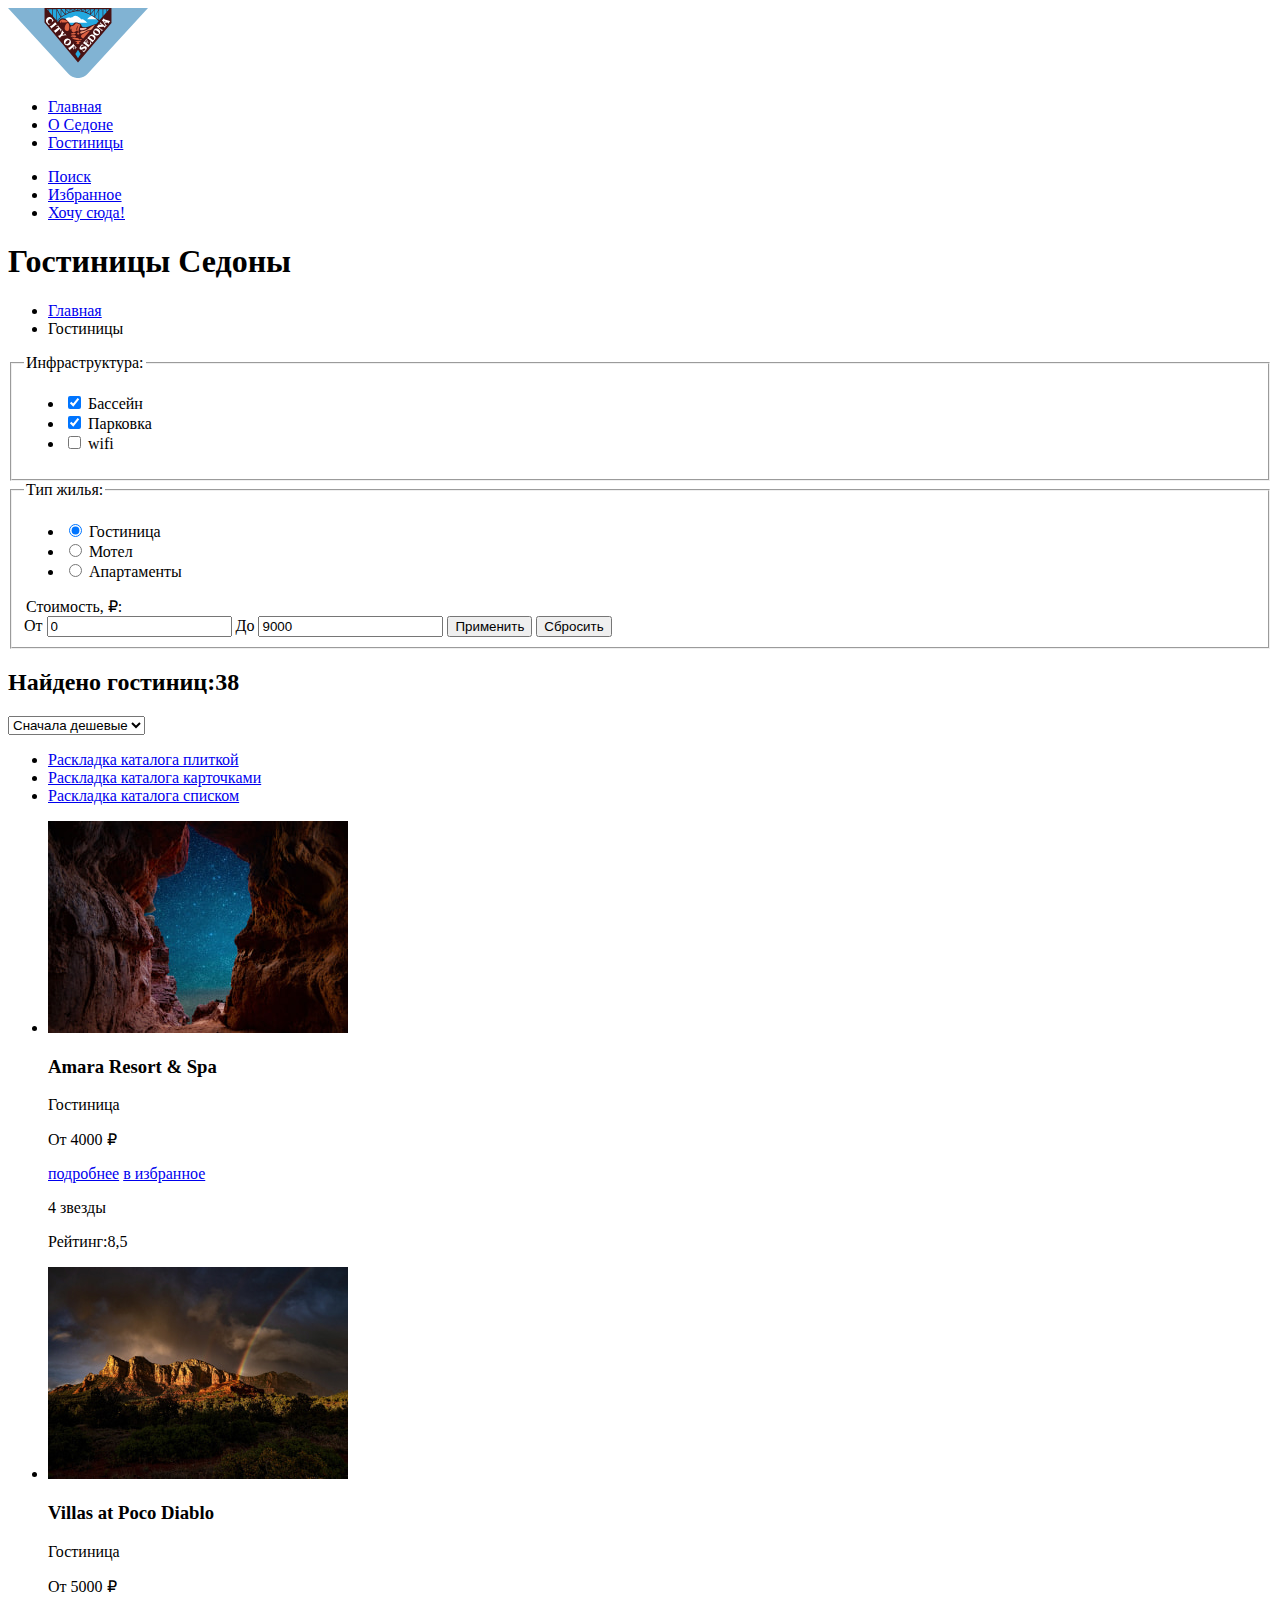
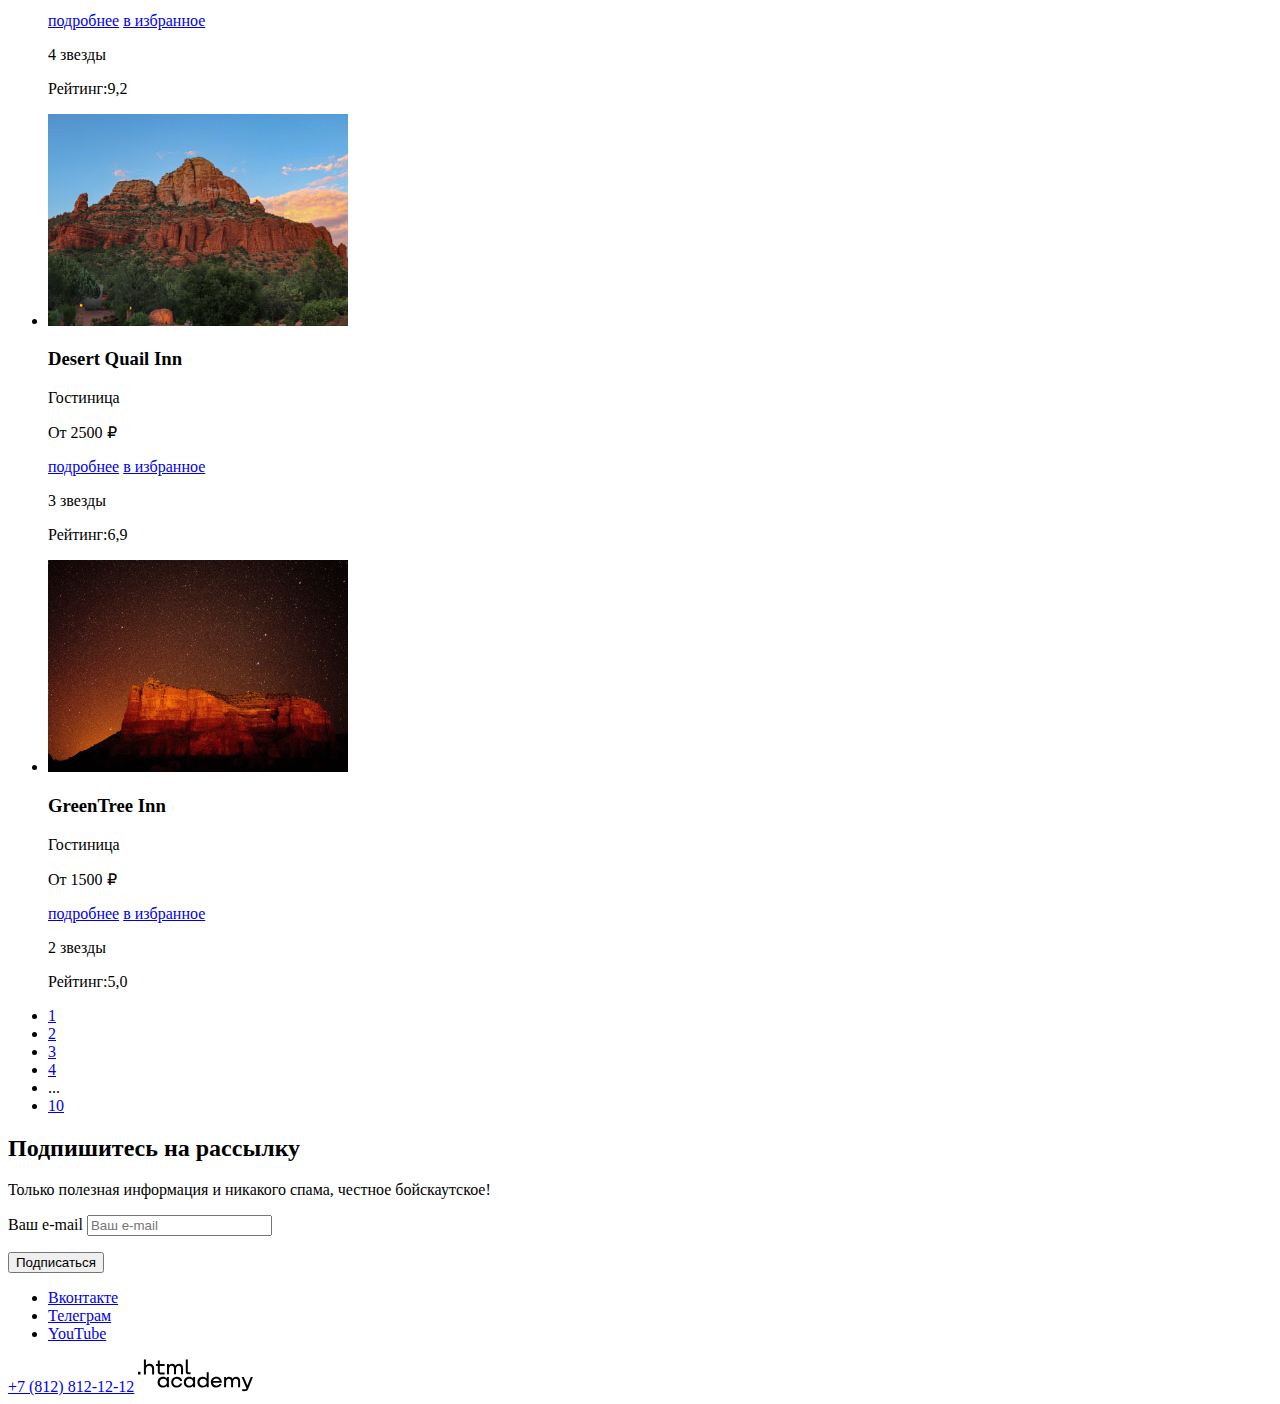
==== catalog.html @ 23895df6 "добавление графики" ====
<!DOCTYPE html>
<html lang="ru">

  <head>
    <meta charset="utf-8">
    <title>Гостиницы Седоны</title>
  </head>

  <body>
    <header class="page-header">
      <nav class="page-navigation">
        <a href="index.html"><img class="logo-header" src="images/sedona-logo.svg" alt="Логотип городока Седона" width="140" height="70"></a>
        <ul class="page-header-list">
          <li class="head-list-item"><a class="item-link-navigation" href="index.html">Главная</a></li>
          <li class="head-list-item"><a class="item-link-navigation" href="#">О Седоне</a></li>
          <li class="head-list-item"><a class="item-link-navigation current" href="catalog.html">Гостиницы</a></li>
        </ul>
        <ul class="page-header-list user-navigation">
          <li class="head-list-item"><a class="item-link-navigation" href="#"><span
                class="visually-hidden search">Поиск</span></a></li>
          <li class="head-list-item"><a class="item-link-navigation" href="#"><span
                class="visually-hidden favorites">Избранное</span></a></li>
          <li class="head-list-item"><a class="item-link-navigation" href="#"><span class="header-button-link">Хочу
                сюда!</span></a></li>
        </ul>
      </nav>
    </header>
    <main class="main-inner">
      <header class="header-inner">
        <h1 class="inner-title">Гостиницы Седоны</h1>
        <ul class="inner-list">
          <li class="inner-item"><a class="inner-link visually-hidden" href="index.html">Главная</a></li>
          <li class="inner-item"><a class="inner-link">Гостиницы</a></li>
        </ul>
      </header>
      <section class="filter-inner-section">
        <fieldset class="catalog-filter-group">
          <legend class="catalog-filter-title">Инфраструктура:</legend>
          <ul class="catalog-filter-list">
            <li class="catalog-filter-item">
              <label class="control">
                <input class="control-input" type="checkbox" name="pool" checked>
                Бассейн
              </label>
            </li>
            <li class="catalog-filter-item">
              <label class="control">
                <input class="control-input" type="checkbox" name="parking" checked>
                Парковка
              </label>
            <li class="catalog-filter-item">
              <label class="control">
                <input class="control-input" type="checkbox" name="wifi">
                wifi
              </label>
            </li>
          </ul>
        </fieldset>
        <fieldset class="catalog-filter-group">
          <legend class="catalog-filter-title">Тип жилья:</legend>
          <ul class="catalog-filter-list">
            <li class="catalog-filter-item">
              <label class="control">
                <input class="control-input" type="radio" name="service-name" checked>
                Гостиница
              </label>
            </li>
            <li class="catalog-filter-item">
              <label class="control">
                <input class="control-input" type="radio" name="service-name">
                Мотел
              </label>
            <li class="catalog-filter-item">
              <label class="control">
                <input class="control-input" type="radio" name="service-name">
                Апартаменты
              </label>
            </li>
          </ul>
          <legend class="filter-title">Стоимость, ₽:</legend>
          <label class="filter-range">
            От <input type="text" name="min-interval" value="0">
          </label>
          <label class="filter-range">
            До <input type="text" name="max-interval" value="9000">
          </label>
          <button class="button button-active" type="submit">Применить</button>
          <button class="button" type="submit">Сбросить</button>
        </fieldset>
      </section>
      <section class="catalog-hotels">
        <h2 class="catalog-hotels-title">Найдено гостиниц:<span class="hotels-found">38</span></h2>
        <select class="select-switch">
          <option value="cheap" selected>Сначала дешевые</option>
          <option value="expensive">Сначала дорогие</option>
        </select>
        <ul class="view-btns-list">
          <li class="view-btns-item">
            <a class="view-btns-link" href="#">
              <span class="visually-hidden">Раскладка каталога плиткой</span>
            </a>
          </li>
          <li class="view-btns-item">
            <a class="view-btns-link" href="#">
              <span class="visually-hidden">Раскладка каталога карточками</span>
            </a>
          </li>
          <li class="view-btns-item">
            <a class="view-btns-link" href="#">
              <span class="visually-hidden">Раскладка каталога списком</span>
            </a>
          </li>
        </ul>
        <ul class="hotel-card-list">
          <li class="hotel-card-item">
            <img src="images/hotels-photo/hotel-1.jpg" alt="Вид на звезды через пещеру" width="300" height="212">
            <h3 class="hotel-name-title">Amara Resort & Spa</h3>
            <p class="hotel-type">Гостиница</p>
            <p class="hotel-price">От 4000 ₽</p>
            <a class="hotel-more-btn" href="#">подробнее</a>
            <a class="hotel-add-favorites-btn" href="#">в избранное</a>
            <p class="hotel-stars"><span class="visually-hidden">4 звезды</span></p>
            <p class="hotel-rating">Рейтинг:<span class="hotel-rating-points">8,5</span></p>
          </li>
          <li class="hotel-card-item">
            <img src="images/hotels-photo/hotel-2.jpg" alt="Вид на каньоны с радугой" width="300" height="212">
            <h3 class="hotel-name-title">Villas at Poco Diablo</h3>
            <p class="hotel-type">Гостиница</p>
            <p class="hotel-price">От 5000 ₽</p>
            <a class="hotel-more-btn" href="#">подробнее</a>
            <a class="hotel-add-favorites-btn" href="#">в избранное</a>
            <p class="hotel-stars"><span class="visually-hidden">4 звезды</span></p>
            <p class="hotel-rating">Рейтинг:<span class="hotel-rating-points">9,2</span></p>
          </li>
          <li class="hotel-card-item">
            <img src="images/hotels-photo/hotel-3.jpg" alt="Вид на каньоны в солнечную" width="300" height="212">
            <h3 class="hotel-name-title">Desert Quail Inn</h3>
            <p class="hotel-type">Гостиница</p>
            <p class="hotel-price">От 2500 ₽</p>
            <a class="hotel-more-btn" href="#">подробнее</a>
            <a class="hotel-add-favorites-btn" href="#">в избранное</a>
            <p class="hotel-stars"><span class="visually-hidden">3 звезды</span></p>
            <p class="hotel-rating">Рейтинг:<span class="hotel-rating-points">6,9</span></p>
          </li>
          <li class="hotel-card-item">
            <img src="images/hotels-photo/hotel-4.jpg" alt="Вид каньона на фоне звездного неба" width="300" height="212">
            <h3 class="hotel-name-title">GreenTree Inn</h3>
            <p class="hotel-type">Гостиница</p>
            <p class="hotel-price">От 1500 ₽</p>
            <a class="hotel-more-btn" href="#">подробнее</a>
            <a class="hotel-add-favorites-btn" href="#">в избранное</a>
            <p class="hotel-stars"><span class="visually-hidden">2 звезды</span></p>
            <p class="hotel-rating">Рейтинг:<span class="hotel-rating-points">5,0</span></p>
          </li>
        </ul>
        <ul class="pagination-list">
          <li class="pagination-item current-item-link"><a class="pagination-link" href="#">1</a></li>
          <li class="pagination-item"><a class="pagination-link" href="#">2</a></li>
          <li class="pagination-item"><a class="pagination-link" href="#">3</a></li>
          <li class="pagination-item"><a class="pagination-link" href="#">4</a></li>
          <li class="pagination-item"><span class="pagination-text">...</span></li>
          <li class="pagination-item"><a class="pagination-link" href="#">10</a></li>
        </ul>
      </section>
      <section class="subscribe-section">
        <h2 class="subscribe-title">Подпишитесь на рассылку</h2>
        <p class="subscribe-paragraph">Только полезная информация и никакого спама, честное бойскаутское!</p>
        <form class="subscribe-form" action="https://echo.htmlacademy.ru/" method="post">
          <p class="subscribe-form-mail">
            <label class="subscribe-label" for="email-user">Ваш e-mail</label>
            <input type="text" id="email-user" name="email-user" placeholder="Ваш e-mail">
          </p>
          <button class="subscribe-btn" type="submit">Подписаться</button>
        </form>
      </section>
    </main>
    <footer class="page-footer">
      <ul class="footer-social-list">
        <li class="footer-social-item">
          <a class="footer-social-link" href="https://vk.com/htmlacademy"><span
              class="visually-hidden">Вконтакте</span></a>
        </li>
        <li class="footer-social-item">
          <a class="footer-social-link" href="https://t.me/htmlacademy"><span
              class="visually-hidden">Телеграм</span></a>
        </li>
        <li class="footer-social-item"><a class="footer-social-link"
            href="https://www.youtube.com/user/htmlacademyru"><span class="visually-hidden">YouTube</span></a></li>
      </ul>
      <a class="footer-phone-link" href="tel:+78128121212">+7 (812) 812-12-12</a>
      <a class="footer-logo-link" href="https://htmlacademy.ru/">
        <img class="html-logo" src="images/logo-htmlacademy.svg" alt="Логотип htmlacademy" width="114.9" height="32.9">
      </a>
    </footer>

  </body>
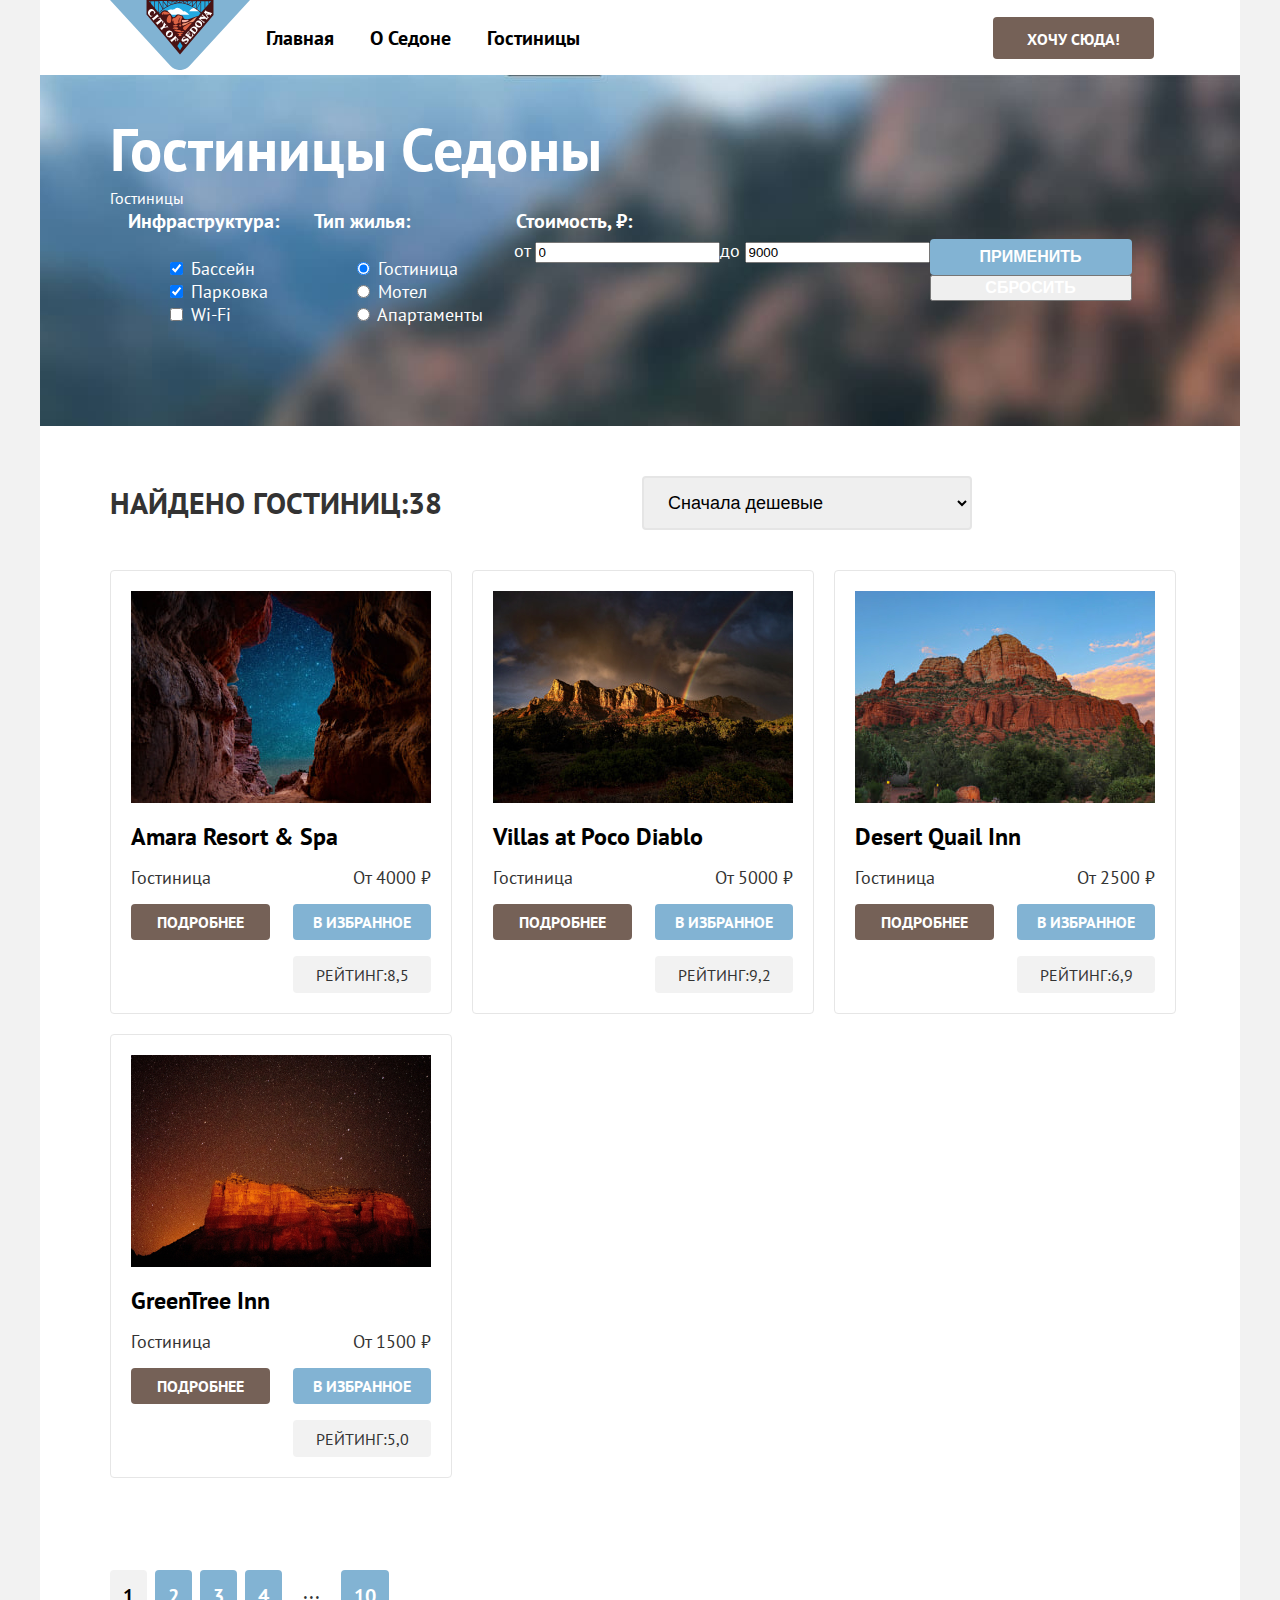
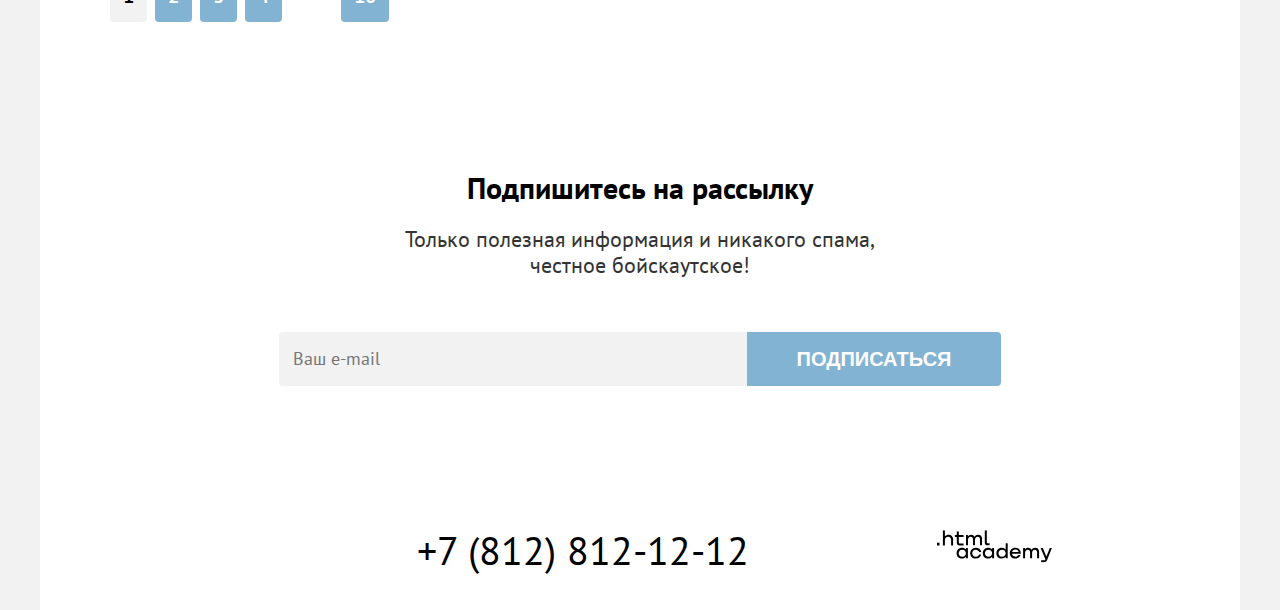
==== commit 864bc6a3: "добавляет микро сетки" ====
--- a/catalog.html
+++ b/catalog.html
@@ -4,12 +4,14 @@
   <head>
     <meta charset="utf-8">
     <title>Гостиницы Седоны</title>
+    <link rel="stylesheet" href="styles/styles.css">
   </head>
 
   <body>
     <header class="page-header">
       <nav class="page-navigation">
-        <a href="index.html"><img class="logo-header" src="images/sedona-logo.svg" alt="Логотип городока Седона" width="140" height="70"></a>
+        <a href="index.html"><img class="logo-header" src="images/sedona-logo.svg" alt="Логотип городока Седона"
+            width="140" height="70"></a>
         <ul class="page-header-list">
           <li class="head-list-item"><a class="item-link-navigation" href="index.html">Главная</a></li>
           <li class="head-list-item"><a class="item-link-navigation" href="#">О Седоне</a></li>
@@ -20,141 +22,176 @@
                 class="visually-hidden search">Поиск</span></a></li>
           <li class="head-list-item"><a class="item-link-navigation" href="#"><span
                 class="visually-hidden favorites">Избранное</span></a></li>
-          <li class="head-list-item"><a class="item-link-navigation" href="#"><span class="header-button-link">Хочу
+          <li class="head-list-item"><a class="item-link-navigation want-it" href="#"><span
+                class="header-button-link">Хочу
                 сюда!</span></a></li>
         </ul>
       </nav>
     </header>
-    <main class="main-inner">
+    <main class="main-inner page-main">
       <header class="header-inner">
-        <h1 class="inner-title">Гостиницы Седоны</h1>
-        <ul class="inner-list">
-          <li class="inner-item"><a class="inner-link visually-hidden" href="index.html">Главная</a></li>
-          <li class="inner-item"><a class="inner-link">Гостиницы</a></li>
-        </ul>
+        <div class="header-inner-container">
+          <h1 class="inner-title">Гостиницы Седоны</h1>
+          <ul class="inner-list">
+            <li class="inner-item inner-item-main"><a class="inner-link visually-hidden" href="index.html">Главная</a>
+            </li>
+            <li class="inner-item"><a class="inner-link">Гостиницы</a></li>
+          </ul>
+          <section class="filter-inner-section">
+            <fieldset class="catalog-filter-group">
+              <legend class="catalog-filter-title">Инфраструктура:</legend>
+              <ul class="catalog-filter-list">
+                <li class="catalog-filter-item">
+                  <label class="control">
+                    <input class="control-input" type="checkbox" name="pool" checked>
+                    Бассейн
+                  </label>
+                </li>
+                <li class="catalog-filter-item">
+                  <label class="control">
+                    <input class="control-input" type="checkbox" name="parking" checked>
+                    Парковка
+                  </label>
+                <li class="catalog-filter-item">
+                  <label class="control">
+                    <input class="control-input" type="checkbox" name="wifi">
+                    Wi-Fi
+                  </label>
+                </li>
+              </ul>
+            </fieldset>
+            <fieldset class="catalog-filter-group">
+              <legend class="catalog-filter-title">Тип жилья:</legend>
+              <ul class="catalog-filter-list">
+                <li class="catalog-filter-item">
+                  <label class="control">
+                    <input class="control-input" type="radio" name="service-name" checked>
+                    Гостиница
+                  </label>
+                </li>
+                <li class="catalog-filter-item">
+                  <label class="control">
+                    <input class="control-input" type="radio" name="service-name">
+                    Мотел
+                  </label>
+                <li class="catalog-filter-item">
+                  <label class="control">
+                    <input class="control-input" type="radio" name="service-name">
+                    Апартаменты
+                  </label>
+                </li>
+              </ul>
+            </fieldset>
+            <fieldset class="catalog-filter-group catalog-filter-group-price">
+              <legend class="filter-title">Стоимость, ₽:</legend>
+              <label class="filter-range">
+                От <input type="text" name="min-interval" value="0">
+              </label>
+              <label class="filter-range">
+                До <input type="text" name="max-interval" value="9000">
+              </label>
+              <div class="buttons-group-filter">
+                <button class="button button-active" type="submit">Применить</button>
+                <button class="button button-inactive" type="submit">Сбросить</button>
+              </div>
+            </fieldset>
+          </section>
+        </div>
       </header>
-      <section class="filter-inner-section">
-        <fieldset class="catalog-filter-group">
-          <legend class="catalog-filter-title">Инфраструктура:</legend>
-          <ul class="catalog-filter-list">
-            <li class="catalog-filter-item">
-              <label class="control">
-                <input class="control-input" type="checkbox" name="pool" checked>
-                Бассейн
-              </label>
-            </li>
-            <li class="catalog-filter-item">
-              <label class="control">
-                <input class="control-input" type="checkbox" name="parking" checked>
-                Парковка
-              </label>
-            <li class="catalog-filter-item">
-              <label class="control">
-                <input class="control-input" type="checkbox" name="wifi">
-                wifi
-              </label>
+      <section class="catalog-hotels-section">
+        <div class="catalog-select-group">
+          <h2 class="catalog-hotels-title">Найдено гостиниц:<span class="hotels-found">38</span></h2>
+          <select class="select-switch">
+            <option value="cheap" selected>Сначала дешевые</option>
+            <option value="expensive">Сначала дорогие</option>
+          </select>
+          <ul class="view-buttons-list">
+            <li class="view-buttons-item view-tile">
+              <a class="view-buttons-link" href="#">
+                <span class="visually-hidden">Раскладка каталога плиткой</span>
+              </a>
+            </li>
+            <li class="view-buttons-item view-card">
+              <a class="view-buttons-link" href="#">
+                <span class="visually-hidden">Раскладка каталога карточками</span>
+              </a>
+            </li>
+            <li class="view-buttons-item view-list">
+              <a class="view-buttons-link" href="#">
+                <span class="visually-hidden">Раскладка каталога списком</span>
+              </a>
             </li>
           </ul>
-        </fieldset>
-        <fieldset class="catalog-filter-group">
-          <legend class="catalog-filter-title">Тип жилья:</legend>
-          <ul class="catalog-filter-list">
-            <li class="catalog-filter-item">
-              <label class="control">
-                <input class="control-input" type="radio" name="service-name" checked>
-                Гостиница
-              </label>
-            </li>
-            <li class="catalog-filter-item">
-              <label class="control">
-                <input class="control-input" type="radio" name="service-name">
-                Мотел
-              </label>
-            <li class="catalog-filter-item">
-              <label class="control">
-                <input class="control-input" type="radio" name="service-name">
-                Апартаменты
-              </label>
-            </li>
-          </ul>
-          <legend class="filter-title">Стоимость, ₽:</legend>
-          <label class="filter-range">
-            От <input type="text" name="min-interval" value="0">
-          </label>
-          <label class="filter-range">
-            До <input type="text" name="max-interval" value="9000">
-          </label>
-          <button class="button button-active" type="submit">Применить</button>
-          <button class="button" type="submit">Сбросить</button>
-        </fieldset>
-      </section>
-      <section class="catalog-hotels">
-        <h2 class="catalog-hotels-title">Найдено гостиниц:<span class="hotels-found">38</span></h2>
-        <select class="select-switch">
-          <option value="cheap" selected>Сначала дешевые</option>
-          <option value="expensive">Сначала дорогие</option>
-        </select>
-        <ul class="view-btns-list">
-          <li class="view-btns-item">
-            <a class="view-btns-link" href="#">
-              <span class="visually-hidden">Раскладка каталога плиткой</span>
-            </a>
-          </li>
-          <li class="view-btns-item">
-            <a class="view-btns-link" href="#">
-              <span class="visually-hidden">Раскладка каталога карточками</span>
-            </a>
-          </li>
-          <li class="view-btns-item">
-            <a class="view-btns-link" href="#">
-              <span class="visually-hidden">Раскладка каталога списком</span>
-            </a>
-          </li>
-        </ul>
+        </div>
         <ul class="hotel-card-list">
           <li class="hotel-card-item">
             <img src="images/hotels-photo/hotel-1.jpg" alt="Вид на звезды через пещеру" width="300" height="212">
-            <h3 class="hotel-name-title">Amara Resort & Spa</h3>
-            <p class="hotel-type">Гостиница</p>
-            <p class="hotel-price">От 4000 ₽</p>
-            <a class="hotel-more-btn" href="#">подробнее</a>
-            <a class="hotel-add-favorites-btn" href="#">в избранное</a>
-            <p class="hotel-stars"><span class="visually-hidden">4 звезды</span></p>
-            <p class="hotel-rating">Рейтинг:<span class="hotel-rating-points">8,5</span></p>
+            <a href="#" class="hotel-name-link"><h3 class="hotel-name-title">Amara Resort & Spa</h3></a>
+            <div class="hotel-type-price-container">
+              <p class="hotel-type">Гостиница</p>
+              <p class="hotel-price">От 4000 ₽</p>
+            </div>
+            <div class="hotel-buttons-container">
+              <a class="hotel-more-button" href="#">подробнее</a>
+              <a class="hotel-add-favorites-button" href="#">в избранное</a>
+            </div>
+            <div class="hotel-stars-rating-container">
+              <p class="hotel-stars"><span class="visually-hidden">4 звезды</span></p>
+              <p class="hotel-rating">Рейтинг:<span class="hotel-rating-points">8,5</span></p>
+            </div>
           </li>
           <li class="hotel-card-item">
             <img src="images/hotels-photo/hotel-2.jpg" alt="Вид на каньоны с радугой" width="300" height="212">
-            <h3 class="hotel-name-title">Villas at Poco Diablo</h3>
-            <p class="hotel-type">Гостиница</p>
-            <p class="hotel-price">От 5000 ₽</p>
-            <a class="hotel-more-btn" href="#">подробнее</a>
-            <a class="hotel-add-favorites-btn" href="#">в избранное</a>
-            <p class="hotel-stars"><span class="visually-hidden">4 звезды</span></p>
-            <p class="hotel-rating">Рейтинг:<span class="hotel-rating-points">9,2</span></p>
+            <a href="#" class="hotel-name-link"><h3 class="hotel-name-title">Villas at Poco Diablo</h3></a>
+            <div class="hotel-type-price-container">
+              <p class="hotel-type">Гостиница</p>
+              <p class="hotel-price">От 5000 ₽</p>
+            </div>
+            <div class="hotel-buttons-container">
+              <a class="hotel-more-button" href="#">подробнее</a>
+              <a class="hotel-add-favorites-button" href="#">в избранное</a>
+            </div>
+            <div class="hotel-stars-rating-container">
+              <p class="hotel-stars"><span class="visually-hidden">4 звезды</span></p>
+              <p class="hotel-rating">Рейтинг:<span class="hotel-rating-points">9,2</span></p>
+            </div>
           </li>
           <li class="hotel-card-item">
             <img src="images/hotels-photo/hotel-3.jpg" alt="Вид на каньоны в солнечную" width="300" height="212">
-            <h3 class="hotel-name-title">Desert Quail Inn</h3>
-            <p class="hotel-type">Гостиница</p>
-            <p class="hotel-price">От 2500 ₽</p>
-            <a class="hotel-more-btn" href="#">подробнее</a>
-            <a class="hotel-add-favorites-btn" href="#">в избранное</a>
-            <p class="hotel-stars"><span class="visually-hidden">3 звезды</span></p>
-            <p class="hotel-rating">Рейтинг:<span class="hotel-rating-points">6,9</span></p>
-          </li>
-          <li class="hotel-card-item">
-            <img src="images/hotels-photo/hotel-4.jpg" alt="Вид каньона на фоне звездного неба" width="300" height="212">
-            <h3 class="hotel-name-title">GreenTree Inn</h3>
-            <p class="hotel-type">Гостиница</p>
-            <p class="hotel-price">От 1500 ₽</p>
-            <a class="hotel-more-btn" href="#">подробнее</a>
-            <a class="hotel-add-favorites-btn" href="#">в избранное</a>
-            <p class="hotel-stars"><span class="visually-hidden">2 звезды</span></p>
-            <p class="hotel-rating">Рейтинг:<span class="hotel-rating-points">5,0</span></p>
+            <a href="#" class="hotel-name-link"><h3 class="hotel-name-title">Desert Quail Inn</h3></a>
+            <div class="hotel-type-price-container">
+              <p class="hotel-type">Гостиница</p>
+              <p class="hotel-price">От 2500 ₽</p>
+            </div>
+            <div class="hotel-buttons-container">
+              <a class="hotel-more-button" href="#">подробнее</a>
+              <a class="hotel-add-favorites-button" href="#">в избранное</a>
+            </div>
+            <div class="hotel-stars-rating-container">
+              <p class="hotel-stars"><span class="visually-hidden">3 звезды</span></p>
+              <p class="hotel-rating">Рейтинг:<span class="hotel-rating-points">6,9</span></p>
+            </div>
+          </li>
+          <li class="hotel-card-item">
+            <img src="images/hotels-photo/hotel-4.jpg" alt="Вид каньона на фоне звездного неба" width="300"
+              height="212">
+            <a href="#" class="hotel-name-link"><h3 class="hotel-name-title">GreenTree Inn</h3></a>
+            <div class="hotel-type-price-container">
+              <p class="hotel-type">Гостиница</p>
+              <p class="hotel-price">От 1500 ₽</p>
+            </div>
+            <div class="hotel-buttons-container">
+              <a class="hotel-more-button" href="#">подробнее</a>
+              <a class="hotel-add-favorites-button" href="#">в избранное</a>
+            </div>
+            <div class="hotel-stars-rating-container">
+              <p class="hotel-stars"><span class="visually-hidden">2 звезды</span></p>
+              <p class="hotel-rating">Рейтинг:<span class="hotel-rating-points">5,0</span></p>
+            </div>
           </li>
         </ul>
         <ul class="pagination-list">
-          <li class="pagination-item current-item-link"><a class="pagination-link" href="#">1</a></li>
+          <li class="pagination-item"><a class="pagination-link current-pagination-link" href="#">1</a></li>
           <li class="pagination-item"><a class="pagination-link" href="#">2</a></li>
           <li class="pagination-item"><a class="pagination-link" href="#">3</a></li>
           <li class="pagination-item"><a class="pagination-link" href="#">4</a></li>
@@ -162,34 +199,36 @@
           <li class="pagination-item"><a class="pagination-link" href="#">10</a></li>
         </ul>
       </section>
-      <section class="subscribe-section">
-        <h2 class="subscribe-title">Подпишитесь на рассылку</h2>
-        <p class="subscribe-paragraph">Только полезная информация и никакого спама, честное бойскаутское!</p>
-        <form class="subscribe-form" action="https://echo.htmlacademy.ru/" method="post">
-          <p class="subscribe-form-mail">
-            <label class="subscribe-label" for="email-user">Ваш e-mail</label>
-            <input type="text" id="email-user" name="email-user" placeholder="Ваш e-mail">
-          </p>
-          <button class="subscribe-btn" type="submit">Подписаться</button>
-        </form>
+      <section class="subscribe-section-inner">
+        <div class="subscribe-section-group-inner">
+          <h2 class="subscribe-title subscribe-title-inner">Подпишитесь на рассылку</h2>
+          <p class="subscribe-paragraph">Только полезная информация и никакого спама, честное бойскаутское!</p>
+          <form class="subscribe-form" action="https://echo.htmlacademy.ru/" method="post">
+            <p class="subscribe-form-mail">
+              <label class="subscribe-label visually-hidden" for="email-user">Ваш e-mail</label>
+              <input class="subscribe-email" type="text" id="email-user" name="email-user" placeholder="Ваш e-mail">
+            </p>
+            <button class="subscribe-button" type="submit">Подписаться</button>
+          </form>
+        </div>
       </section>
     </main>
     <footer class="page-footer">
       <ul class="footer-social-list">
-        <li class="footer-social-item">
+        <li class="footer-social-item footer-vkontakte-item">
           <a class="footer-social-link" href="https://vk.com/htmlacademy"><span
               class="visually-hidden">Вконтакте</span></a>
         </li>
-        <li class="footer-social-item">
+        <li class="footer-social-item footer-telegram-item">
           <a class="footer-social-link" href="https://t.me/htmlacademy"><span
               class="visually-hidden">Телеграм</span></a>
         </li>
-        <li class="footer-social-item"><a class="footer-social-link"
+        <li class="footer-social-item footer-youtube-item"><a class="footer-social-link"
             href="https://www.youtube.com/user/htmlacademyru"><span class="visually-hidden">YouTube</span></a></li>
       </ul>
       <a class="footer-phone-link" href="tel:+78128121212">+7 (812) 812-12-12</a>
       <a class="footer-logo-link" href="https://htmlacademy.ru/">
-        <img class="html-logo" src="images/logo-htmlacademy.svg" alt="Логотип htmlacademy" width="114.9" height="32.9">
+        <img class="html-logo" src="images/logo-htmlacademy.svg" alt="Логотип htmlacademy" width="115" height="33">
       </a>
     </footer>
 
--- a/styles/styles.css
+++ b/styles/styles.css
@@ -0,0 +1,836 @@
+@font-face {
+  font-family: "PT Sans";
+  font-style: normal;
+  font-weight: 400;
+  src: url("../fonts/ptsans-400.woff2") format("woff2");
+  font-display: swap;
+}
+
+@font-face {
+  font-family: "PT Sans";
+  font-style: normal;
+  font-weight: 700;
+  src: url("../fonts/ptsans-700.woff2") format("woff2");
+  font-display: swap;
+}
+
+html {
+  height: 100%;
+}
+
+body {
+  display: flex;
+  flex-direction: column;
+  min-height: 100%;
+  font-family: "PT Sans", sans-serif;
+  font-size: 18px;
+  line-height: 21px;
+  color: #333333;
+  background-color: #F2F2F2;
+  margin: 0;
+}
+
+.visually-hidden {
+  position: absolute;
+  width: 1px;
+  height: 1px;
+  margin: -1px;
+  border: 0;
+  padding: 0;
+
+  clip: rect(0 0 0 0);
+  overflow: hidden;
+}
+
+.page-header {
+  color: #000000;
+  background-color: #FFFFFF;
+  font-weight: 700;
+  font-size: 20px;
+  line-height: 24px;
+  width: 1200px;
+  margin: 0 auto;
+}
+
+.page-navigation {
+  display: flex;
+  max-width: 1060px;
+  margin: 0 auto;
+}
+
+.logo-header-link {
+  margin-right: 30px;
+}
+
+.page-header-list {
+  list-style: none;
+  display: flex;
+  width: 339px;
+  justify-content: space-between;
+  padding: 20px 16px;
+  margin: 0;
+  align-items: center;
+}
+
+.user-navigation {
+  width: 268px;
+  margin: 0;
+  margin-left: 285px;
+  padding-right: 0;
+  padding-left: 12px;
+}
+
+.head-list-item {
+  margin-right: 16px;
+}
+
+:nth-last-child(.head-list-item) {
+margin-right: 0;
+  }
+
+.search {
+  background-image: url(../images/header-search.svg);
+  background-repeat: no-repeat;
+}
+
+.item-link-navigation {
+  color: #000000;
+  background-color: #FFFFFF;
+  text-decoration: none;
+}
+
+.header-button-link {
+  color: #FFFFFF;
+  font-size: 16px;
+  line-height: 20px;
+  text-transform: uppercase;
+}
+
+.want-it {
+  background-color: #756157;
+  border-radius: 4px;
+  padding: 8px 34px;
+}
+
+.main-inner{
+  background-color: #FFFFFF;
+}
+
+.main-container {
+  flex-grow: 1;
+}
+
+.page-main {
+  width: 1200px;
+  margin: 0 auto;
+  background-color: #FFFFFF;
+}
+
+.hero-section {
+  background-image: url(../images/sedona-index-background.jpg);
+  background-color: lightblue;
+  background-repeat: no-repeat;
+  text-align: center;
+  background-size: cover;
+  min-height: 485px;
+  margin-top: -6px;
+}
+
+.main-img {
+  margin-top: 51px;
+}
+
+.decription-section {
+  padding: 69px 0 69px 0
+}
+
+.description-paragraph {
+  font-weight: 700;
+  text-transform: uppercase;
+  font-size: 30px;
+  line-height: 36px;
+  text-align: center;
+  color: #000000;
+  width: 620px;
+  margin: 0 auto;
+}
+
+.reason-paragraph {
+  font-weight: 400;
+  font-size: 22px;
+  line-height: 26px;
+  text-align: center;
+  margin: 0;
+  margin-top: 20px;
+}
+
+.advantages-section-description
+{
+ display: flex;
+ flex-wrap: wrap;
+}
+
+.advantages-title {
+  font-weight: 700;
+  line-height: 28px;
+  font-size: 24px;
+  color: #000000;
+  text-transform: uppercase;
+  margin: 0;
+  padding: 0;
+  margin-bottom: 62px;
+  width: 175px;
+}
+
+.advantages-paragraph {
+  font-weight: 400;
+  line-height: 21px;
+  font-size: 18px;
+  padding: 0;
+  margin: 0;
+  max-width: 230px;
+  text-align: center;
+}
+
+.blue-paragraph-advantages {
+  background-color: #82B3D3;
+  color: #FFFFFF;
+  min-width: 400px;
+  display: flex;
+  flex-direction: column;
+  justify-content: center;
+  align-items: center;
+  text-align: center;
+}
+
+.advantages-title-first {
+ color: #FFFFFF;
+ text-align: center;
+}
+
+.advantages-title-last {
+  color: #FFFFFF;
+}
+
+.first-advnatages {
+  display: flex;
+}
+.fith-advantages {
+  display: flex;
+  flex-direction: row-reverse;
+}
+
+ .second-advantages {
+  background-color: #83B3D31F;
+  text-align: center;
+  min-width: 400px;
+  display: flex;
+  flex-direction: column;
+  justify-content: center;
+  align-items: center;
+  min-height: 385px;
+}
+
+.third-advantages {
+  background-color: #83B3D333;
+  text-align: center;
+  min-width: 400px;
+  display: flex;
+  flex-direction: column;
+  justify-content: center;
+  align-items: center;
+  min-height: 385px;
+}
+
+.fourth-advatages {
+  background-color: #83B3D31F;
+  text-align: center;
+  min-width: 400px;
+  display: flex;
+  flex-direction: column;
+  justify-content: center;
+  align-items: center;
+  min-height: 385px;
+}
+
+.add-information {
+  padding-top: 64px;
+  padding-bottom: 64px;
+  margin: 0;
+}
+
+.description-paragraph-information {
+  width: 505px;
+}
+
+.service-list {
+  list-style: none;
+  display: flex;
+  padding: 0;
+  margin: 0;
+}
+
+.service-title {
+  color: #000000;
+}
+
+.service-item h4 {
+  font-weight: 700;
+  text-transform: uppercase;
+  font-size: 24px;
+  line-height: 28px;
+  margin: 0;
+}
+
+.service-paragraph {
+  width: 230px;
+  font-weight: 400;
+  margin: 0;
+  padding: 0;
+  margin-top: 30px;
+}
+
+.service-item {
+  margin: 0;
+  padding: 0;
+}
+
+.service-souvenirs-blue-block {
+  background-color: #83B3D31F;
+  text-align: center;
+  min-width: 400px;
+  display: flex;
+  flex-direction: column;
+  justify-content: center;
+  align-items: center;
+  min-height: 385px;
+}
+
+.service-eat-white-block {
+  background-color: #FFFFFF;
+  text-align: center;
+  min-width: 400px;
+  display: flex;
+  flex-direction: column;
+  justify-content: center;
+  align-items: center;
+  min-height: 385px;
+}
+
+.service-living-blue-block {
+  background-color: #83B3D31F;
+  text-align: center;
+  min-width: 400px;
+  display: flex;
+  flex-direction: column;
+  justify-content: center;
+  align-items: center;
+  min-height: 385px;
+}
+
+.service-section {
+  text-align: center;
+}
+
+.search-section {
+  display: flex;
+  justify-content: center;
+  padding-top: 96px;
+  padding-bottom: 96px;
+}
+
+.search-section-group {
+  width: 592px;
+  margin: 0;
+  padding: 0;
+  text-align: center;
+}
+
+.search-section h2 {
+  font-weight: 700;
+  font-size: 30px;
+  line-height: 36px;
+  text-transform: uppercase;
+  margin: 0;
+  margin-bottom: 20px;
+}
+
+.search-paragraph-description {
+  font-weight: 400;
+  font-size: 22px;
+  line-height: 26px;
+  margin: 0;
+  margin-bottom: 54px;
+}
+
+.hotel-link-button {
+  text-transform: uppercase;
+  font-weight: 700;
+  font-size: 20px;
+  line-height: 36px;
+  text-decoration: none;
+  color: #FFFFFF;
+  background-color: #756157;
+  border-radius: 4px;
+  padding: 8px 50px;
+}
+
+.subscribe-section-main {
+  text-align: center;
+  background-image: url(../images/subscribe-background.jpg);
+  background-color: lightblue;
+  background-size: cover;
+  background-repeat: no-repeat;
+  color: #FFFFFF;
+  margin-top: 0;
+  display: flex;
+  justify-content: center;
+  padding-top: 96px;
+  padding-bottom: 104px;
+}
+.subscribe-section-group {
+  display: flex;
+  flex-direction: column;
+  justify-content: center;
+  align-items: center;
+}
+
+.subscribe-title {
+  font-family: "PT Sans", sans-serif;
+  font-weight: 700;
+  font-size: 30px;
+  line-height: 36px;
+  margin: 0;
+  margin-bottom: 20px;
+}
+
+.subscribe-paragraph {
+  font-weight: 400;
+  font-size: 22px;
+  line-height: 26px;
+  margin: 0;
+  margin-bottom: 54px;
+  width: 475px;
+}
+
+.subscribe-form {
+  display: flex;
+  justify-content: center;
+}
+
+.subscribe-form-mail {
+  margin: 0;
+}
+
+.subscribe-email {
+  font-family: "PT Sans", sans-serif;
+  color: #000000;
+  font-weight: 400;
+  font-size: 18px;
+  line-height: 24px;
+  background-color: #F2F2F2;
+  border: 0;
+  border-radius: 4px 0 0 4px;
+  min-width: 452px;
+  min-height: 52px;
+  padding-left: 14px;
+}
+
+.subscribe-button {
+  font-weight: 700;
+  font-size: 20px;
+  line-height: 36px;
+  text-transform: uppercase;
+  color: #FFFFFF;
+  background-color: #82B3D3;
+  padding: 8px 50px;
+  border: 0;
+  border-radius: 0 4px 4px 0;
+
+}
+
+.page-footer {
+  background-color: #FFFFFF;
+  width: 1200px;
+  margin: 0 auto;
+  display: flex;
+  justify-content: space-evenly;
+  padding: 40px 0 40px 0;
+}
+
+
+.footer-phone-link {
+  font-weight: 400;
+  font-size: 40px;
+  line-height: 40px;
+  text-decoration: none;
+  color: #000000;
+}
+
+.footer-social-list {
+  list-style: none;
+  padding: 0;
+  margin: 0;
+}
+
+.footer-vkontakte-item {
+  background-image: url(../images/vkontakte-icon.svg);
+  background-repeat: no-repeat;
+  background-size: 24px 14px;
+}
+
+.footer-telegram-item {
+  background-image: url(../images/telegram-icon.svg);
+  background-repeat: no-repeat;
+  background-size: 18px 16px;
+}
+
+.footer-youtube-item {
+  background-image: url(../images/youtube-icon.svg);
+  background-repeat: no-repeat;
+  background-size: 22px 17px;
+}
+
+.main-inner {
+  background-color: #FFFFFF;
+}
+
+.header-inner-container {
+  padding: 35px 70px 70px 70px;
+}
+
+.header-inner {
+  background-image: url(../images/hotels-filter-background.jpg);
+  background-size: cover;
+  background-repeat: no-repeat;
+}
+
+.inner-title {
+  font-weight: 700;
+  font-size: 60px;
+  line-height: 78px;
+  color: #FFFFFF;
+  margin: 0;
+}
+
+.inner-list {
+  list-style: none;
+  font-weight: 400;
+  font-size: 16px;
+  line-height: 21px;
+  color: #FFFFFF;
+  margin: 0;
+  padding: 0;
+}
+
+.inner-link {
+  text-decoration: none;
+  color: #FFFFFF;
+}
+
+
+.inner-item-main {
+  background-image: url(../images/inner-main-picture.svg);
+  background-repeat: no-repeat;
+  background-size: 12px 12px;
+}
+
+.filter-inner-section {
+  color: #FFFFFF;
+  display: flex;
+}
+
+.buttons-group-filter {
+  display: flex;
+  flex-direction: column;
+}
+
+.catalog-filter-group {
+  border: 0;
+}
+
+.catalog-filter-group-price {
+  display: flex;
+}
+
+.catalog-select-group {
+  display: flex;
+  max-width: 1060px;
+  margin: 0 auto;
+  align-items: center;
+  margin-top: 50px;
+}
+
+.catalog-filter-title {
+  font-weight: 700;
+  font-size: 20px;
+  line-height: 24px;
+}
+
+.catalog-filter-list {
+  list-style: none;
+}
+
+.control {
+  font-weight: 400;
+  font-size: 18px;
+  line-height: 23px;
+}
+
+.filter-title {
+  font-weight: 700;
+  font-size: 20px;
+  line-height: 24px;
+}
+
+.filter-range {
+  font-weight: 400;
+  font-size: 18px;
+  line-height: 24px;
+  text-transform: lowercase;
+}
+
+.button-active {
+  color: #FFFFFF;
+  text-transform: uppercase;
+  font-weight: 700;
+  font-size: 16px;
+  line-height: 20px;
+  background-color: #82B3D3;
+  padding: 8px 50px;
+  border: 0;
+  border-radius: 4px;
+}
+
+.button-inactive {
+  font-weight: 700;
+  font-size: 16px;
+  line-height: 20px;
+  color: #FFFFFF;
+  text-transform: uppercase;
+}
+
+.hotel-card-list {
+  display: flex;
+  flex-wrap: wrap;
+  padding: 0;
+  list-style: none;
+  margin: 0;
+  margin-top: 40px;
+  margin-left: 70px;
+}
+
+.hotel-card-item {
+  margin-right: 20px;
+  margin-bottom: 20px;
+  border: 1px solid #E6E6E6;
+  border-radius: 4px;
+  padding: 20px;
+  max-width: 340px;
+}
+
+.hotel-card-item:nth-child(3n) {
+  margin-right: 0;
+}
+
+.catalog-hotels-title {
+  font-weight: 700;
+  font-size: 30px;
+  line-height: 36px;
+  text-transform: uppercase;
+  margin: 0;
+  margin-right: 200px;
+}
+
+.select-switch {
+  font-weight: 400;
+  font-size: 18px;
+  line-height: 21px;
+  padding: 14px 131px 14px 20px;
+  border: 2px solid #E5E5E5;
+  border-radius: 4px;
+}
+
+.view-buttons-list {
+  list-style: none;
+}
+
+.view-buttons-link {
+  text-decoration: none;
+  color: #333333;
+}
+
+.view-tile {
+  background-image: url(../images/view-tile.svg);
+  background-repeat: no-repeat;
+  background-size: 16px 24px;
+}
+
+.view-card {
+  background-image: url(../images/view-card.svg);
+  background-repeat: no-repeat;
+  background-size: 16px 24px;
+}
+
+.view-list {
+  background-image: url(../images/view-list.svg);
+  background-repeat: no-repeat;
+  background-size: 16px 24px;
+}
+
+.subscribe-section-inner {
+  text-align: center;
+  background-color: #FFFFFF
+}
+
+.subscribe-section-inner h2 {
+  color: #000000;
+  font-weight: 700;
+  font-size: 30px;
+  line-height: 36px;
+}
+
+.hotel-name-title {
+  font-weight: 700;
+  font-size: 24px;
+  line-height: 28px;
+  margin: 0;
+  margin-top: 16px;
+}
+
+.hotel-name-link {
+  text-decoration: none;
+  color: #000000;
+}
+
+.hotel-more-button {
+  text-transform: uppercase;
+  color: #FFFFFF;
+  background-color: #756157;
+  padding: 8px 26px;
+  text-decoration: none;
+  font-weight: 700;
+  font-size: 16px;
+  line-height: 20px;
+  border-radius: 4px;
+}
+
+.hotel-add-favorites-button {
+  text-transform: uppercase;
+  text-decoration: none;
+  color: #FFFFFF;
+  background-color: #82B3D3;
+  padding: 8px 20px;
+  font-weight: 700;
+  font-size: 16px;
+  line-height: 20px;
+  border-radius: 4px;
+  margin-left: auto;
+}
+
+.hotel-buttons-container {
+  display: flex;
+  margin-top: 16px;
+}
+
+.hotel-stars-rating-container {
+  display: flex;
+  margin-top: 16px;
+
+}
+
+.hotel-stars {
+  background-image: url(../images/hotel-star-1.svg);
+  background-repeat: no-repeat;
+  margin: 0;
+}
+
+.hotel-rating {
+  display: inline-block;
+  font-weight: 400;
+  font-size: 16px;
+  line-height: 20px;
+  text-transform: uppercase;
+  background-color: #F2F2F2;
+  border-radius: 4px;
+  padding: 9px 22px 8px 23px;
+  color: #333333;
+  margin: 0;
+  margin-left: auto;
+}
+
+.hotel-type {
+  margin: 0;
+}
+
+.hotel-price {
+  margin: 0;
+  margin-left: auto;
+}
+
+.hotel-type-price-container {
+  display: flex;
+  margin-top: 16px;
+}
+
+.pagination-list {
+  list-style: none;
+  margin: 0 auto;
+  padding-top: 80px;
+  padding-bottom: 60px;
+  padding-left: 0;
+  padding-right: 0;
+  display: flex;
+  width: 1060px;
+}
+
+.pagination-link {
+  text-decoration: none;
+  color: #FFFFFF;
+  font-weight: 700;
+  font-size: 20px;
+  line-height: 36px;
+  background-color: #82B3D3;
+  padding: 13px 13px;
+  border-radius: 4px;
+}
+
+.current-pagination-link {
+  color: #000000;
+  background-color: #F2F2F2;
+
+}
+
+.pagination-text {
+  background-color: #FFFFFF;
+  font-weight: 400;
+  font-size: 22px;
+  line-height: 26px;
+  padding: 13px 13px;
+  border-radius: 4px;
+}
+
+.pagination-item {
+  margin-right: 8px;
+}
+
+:nth-last-child(.pagination-item) {
+  margin-right: 0;
+    }
+
+.subscribe-section-inner {
+  text-align: center;
+  color: #333333;
+  margin-top: 0;
+  display: flex;
+  justify-content: center;
+  padding-top: 96px;
+  padding-bottom: 104px;
+}
+
+.subscribe-section-group-inner {
+  display: flex;
+  flex-direction: column;
+  justify-content: center;
+  align-items: center;
+}
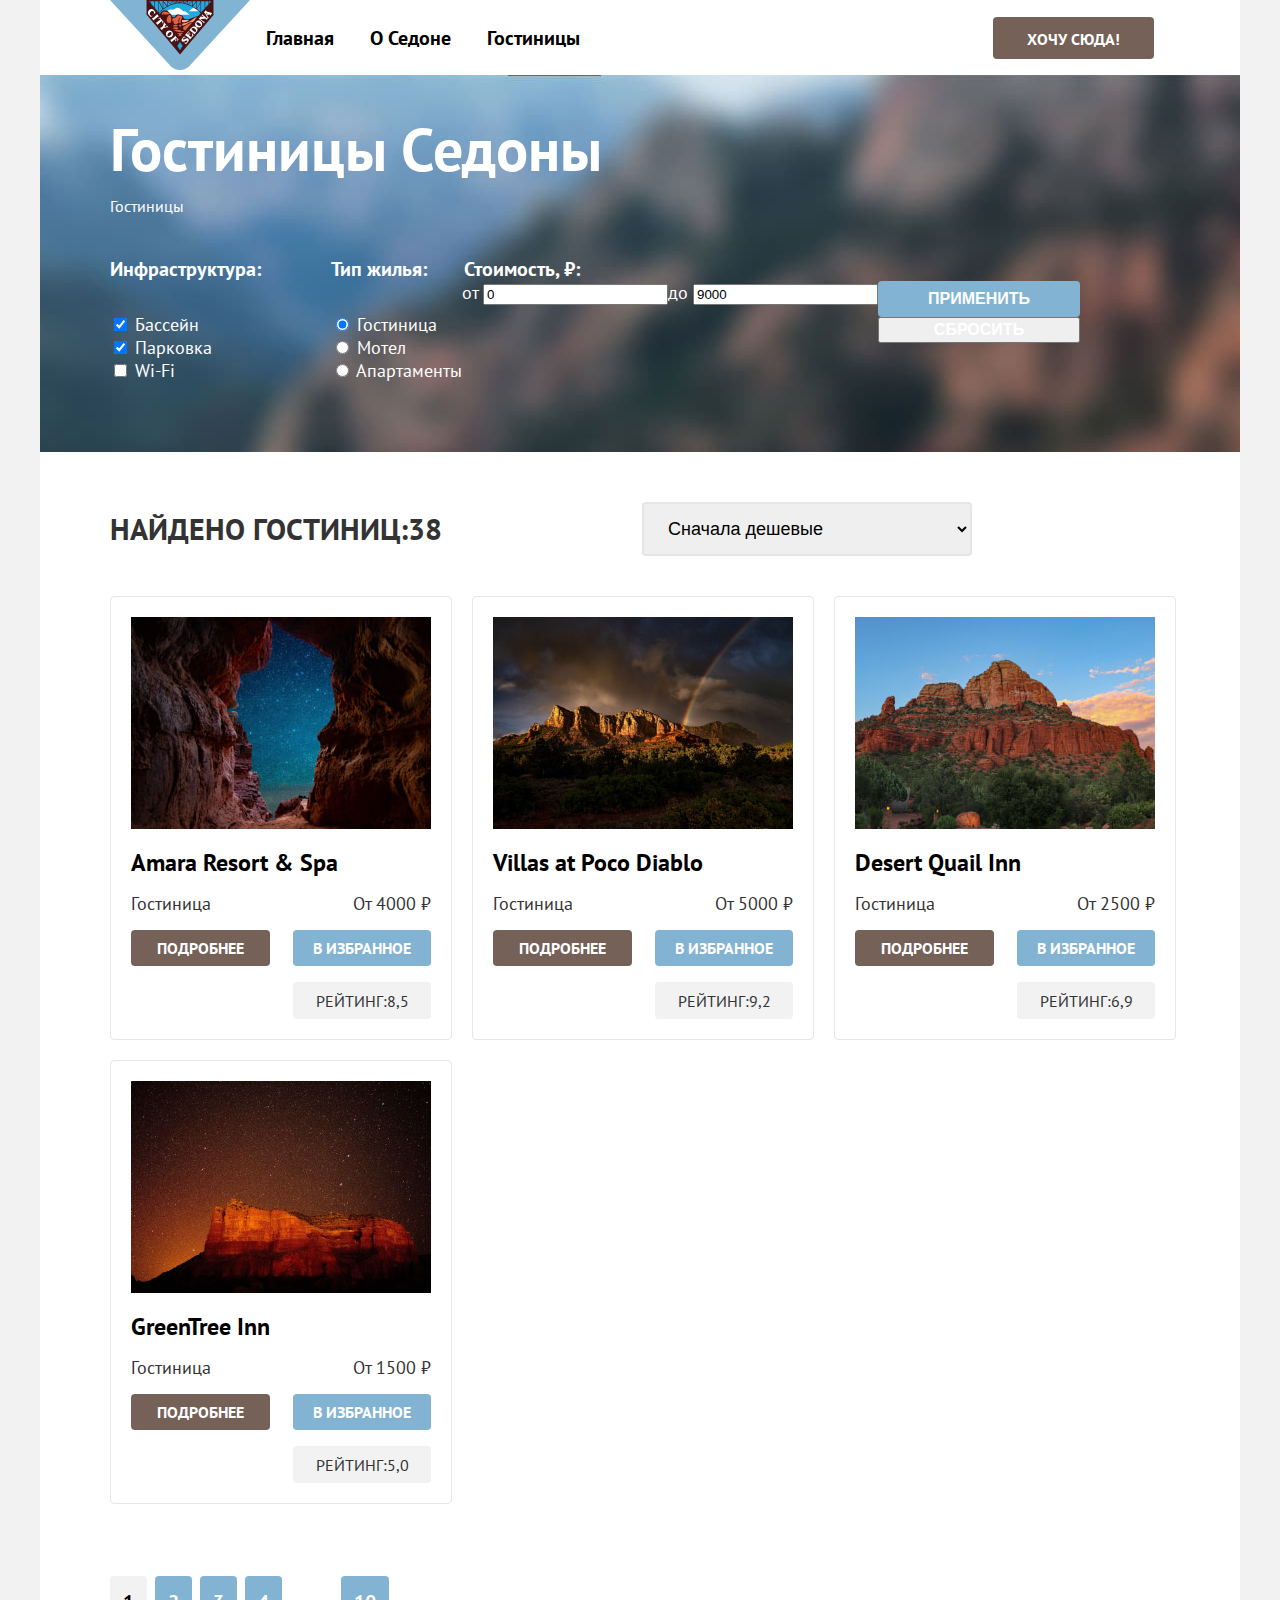
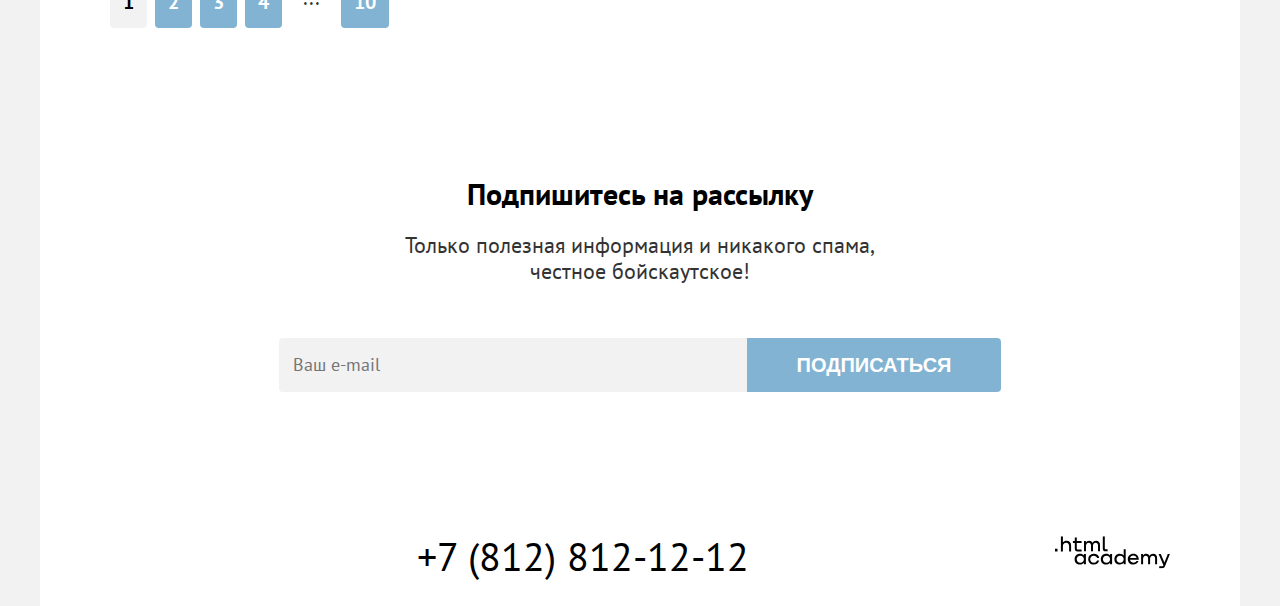
==== commit 3489d344: "добавление стилизации" ====
--- a/catalog.html
+++ b/catalog.html
@@ -8,6 +8,7 @@
   </head>
 
   <body>
+   <div class="page-container">
     <header class="page-header">
       <nav class="page-navigation">
         <a href="index.html"><img class="logo-header" src="images/sedona-logo.svg" alt="Логотип городока Седона"
@@ -38,7 +39,7 @@
             <li class="inner-item"><a class="inner-link">Гостиницы</a></li>
           </ul>
           <section class="filter-inner-section">
-            <fieldset class="catalog-filter-group">
+            <fieldset class="catalog-filter-group catalog-filter-group-infastructure">
               <legend class="catalog-filter-title">Инфраструктура:</legend>
               <ul class="catalog-filter-list">
                 <li class="catalog-filter-item">
@@ -123,73 +124,83 @@
             </li>
           </ul>
         </div>
-        <ul class="hotel-card-list">
-          <li class="hotel-card-item">
-            <img src="images/hotels-photo/hotel-1.jpg" alt="Вид на звезды через пещеру" width="300" height="212">
-            <a href="#" class="hotel-name-link"><h3 class="hotel-name-title">Amara Resort & Spa</h3></a>
-            <div class="hotel-type-price-container">
-              <p class="hotel-type">Гостиница</p>
-              <p class="hotel-price">От 4000 ₽</p>
-            </div>
-            <div class="hotel-buttons-container">
-              <a class="hotel-more-button" href="#">подробнее</a>
-              <a class="hotel-add-favorites-button" href="#">в избранное</a>
-            </div>
-            <div class="hotel-stars-rating-container">
-              <p class="hotel-stars"><span class="visually-hidden">4 звезды</span></p>
-              <p class="hotel-rating">Рейтинг:<span class="hotel-rating-points">8,5</span></p>
-            </div>
-          </li>
-          <li class="hotel-card-item">
-            <img src="images/hotels-photo/hotel-2.jpg" alt="Вид на каньоны с радугой" width="300" height="212">
-            <a href="#" class="hotel-name-link"><h3 class="hotel-name-title">Villas at Poco Diablo</h3></a>
-            <div class="hotel-type-price-container">
-              <p class="hotel-type">Гостиница</p>
-              <p class="hotel-price">От 5000 ₽</p>
-            </div>
-            <div class="hotel-buttons-container">
-              <a class="hotel-more-button" href="#">подробнее</a>
-              <a class="hotel-add-favorites-button" href="#">в избранное</a>
-            </div>
-            <div class="hotel-stars-rating-container">
-              <p class="hotel-stars"><span class="visually-hidden">4 звезды</span></p>
-              <p class="hotel-rating">Рейтинг:<span class="hotel-rating-points">9,2</span></p>
-            </div>
-          </li>
-          <li class="hotel-card-item">
-            <img src="images/hotels-photo/hotel-3.jpg" alt="Вид на каньоны в солнечную" width="300" height="212">
-            <a href="#" class="hotel-name-link"><h3 class="hotel-name-title">Desert Quail Inn</h3></a>
-            <div class="hotel-type-price-container">
-              <p class="hotel-type">Гостиница</p>
-              <p class="hotel-price">От 2500 ₽</p>
-            </div>
-            <div class="hotel-buttons-container">
-              <a class="hotel-more-button" href="#">подробнее</a>
-              <a class="hotel-add-favorites-button" href="#">в избранное</a>
-            </div>
-            <div class="hotel-stars-rating-container">
-              <p class="hotel-stars"><span class="visually-hidden">3 звезды</span></p>
-              <p class="hotel-rating">Рейтинг:<span class="hotel-rating-points">6,9</span></p>
-            </div>
-          </li>
-          <li class="hotel-card-item">
-            <img src="images/hotels-photo/hotel-4.jpg" alt="Вид каньона на фоне звездного неба" width="300"
-              height="212">
-            <a href="#" class="hotel-name-link"><h3 class="hotel-name-title">GreenTree Inn</h3></a>
-            <div class="hotel-type-price-container">
-              <p class="hotel-type">Гостиница</p>
-              <p class="hotel-price">От 1500 ₽</p>
-            </div>
-            <div class="hotel-buttons-container">
-              <a class="hotel-more-button" href="#">подробнее</a>
-              <a class="hotel-add-favorites-button" href="#">в избранное</a>
-            </div>
-            <div class="hotel-stars-rating-container">
-              <p class="hotel-stars"><span class="visually-hidden">2 звезды</span></p>
-              <p class="hotel-rating">Рейтинг:<span class="hotel-rating-points">5,0</span></p>
-            </div>
-          </li>
-        </ul>
+        <div class="hotel-card-list-container">
+          <ul class="hotel-card-list">
+            <li class="hotel-card-item">
+              <img src="images/hotels-photo/hotel-1.jpg" alt="Вид на звезды через пещеру" width="300" height="212">
+              <a href="#" class="hotel-name-link">
+                <h3 class="hotel-name-title">Amara Resort & Spa</h3>
+              </a>
+              <div class="hotel-type-price-container">
+                <p class="hotel-type">Гостиница</p>
+                <p class="hotel-price">От 4000 ₽</p>
+              </div>
+              <div class="hotel-buttons-container">
+                <a class="hotel-more-button" href="#">подробнее</a>
+                <a class="hotel-add-favorites-button" href="#">в избранное</a>
+              </div>
+              <div class="hotel-stars-rating-container">
+                <p class="hotel-stars"><span class="visually-hidden">4 звезды</span></p>
+                <p class="hotel-rating">Рейтинг:<span class="hotel-rating-points">8,5</span></p>
+              </div>
+            </li>
+            <li class="hotel-card-item">
+              <img src="images/hotels-photo/hotel-2.jpg" alt="Вид на каньоны с радугой" width="300" height="212">
+              <a href="#" class="hotel-name-link">
+                <h3 class="hotel-name-title">Villas at Poco Diablo</h3>
+              </a>
+              <div class="hotel-type-price-container">
+                <p class="hotel-type">Гостиница</p>
+                <p class="hotel-price">От 5000 ₽</p>
+              </div>
+              <div class="hotel-buttons-container">
+                <a class="hotel-more-button" href="#">подробнее</a>
+                <a class="hotel-add-favorites-button" href="#">в избранное</a>
+              </div>
+              <div class="hotel-stars-rating-container">
+                <p class="hotel-stars"><span class="visually-hidden">4 звезды</span></p>
+                <p class="hotel-rating">Рейтинг:<span class="hotel-rating-points">9,2</span></p>
+              </div>
+            </li>
+            <li class="hotel-card-item">
+              <img src="images/hotels-photo/hotel-3.jpg" alt="Вид на каньоны в солнечную" width="300" height="212">
+              <a href="#" class="hotel-name-link">
+                <h3 class="hotel-name-title">Desert Quail Inn</h3>
+              </a>
+              <div class="hotel-type-price-container">
+                <p class="hotel-type">Гостиница</p>
+                <p class="hotel-price">От 2500 ₽</p>
+              </div>
+              <div class="hotel-buttons-container">
+                <a class="hotel-more-button" href="#">подробнее</a>
+                <a class="hotel-add-favorites-button" href="#">в избранное</a>
+              </div>
+              <div class="hotel-stars-rating-container">
+                <p class="hotel-stars"><span class="visually-hidden">3 звезды</span></p>
+                <p class="hotel-rating">Рейтинг:<span class="hotel-rating-points">6,9</span></p>
+              </div>
+            </li>
+            <li class="hotel-card-item">
+              <img src="images/hotels-photo/hotel-4.jpg" alt="Вид каньона на фоне звездного неба" width="300"
+                height="212">
+              <a href="#" class="hotel-name-link">
+                <h3 class="hotel-name-title">GreenTree Inn</h3>
+              </a>
+              <div class="hotel-type-price-container">
+                <p class="hotel-type">Гостиница</p>
+                <p class="hotel-price">От 1500 ₽</p>
+              </div>
+              <div class="hotel-buttons-container">
+                <a class="hotel-more-button" href="#">подробнее</a>
+                <a class="hotel-add-favorites-button" href="#">в избранное</a>
+              </div>
+              <div class="hotel-stars-rating-container">
+                <p class="hotel-stars"><span class="visually-hidden">2 звезды</span></p>
+                <p class="hotel-rating">Рейтинг:<span class="hotel-rating-points">5,0</span></p>
+              </div>
+            </li>
+          </ul>
+        </div>
         <ul class="pagination-list">
           <li class="pagination-item"><a class="pagination-link current-pagination-link" href="#">1</a></li>
           <li class="pagination-item"><a class="pagination-link" href="#">2</a></li>
@@ -214,6 +225,7 @@
       </section>
     </main>
     <footer class="page-footer">
+      <div class="page-footer-container">
       <ul class="footer-social-list">
         <li class="footer-social-item footer-vkontakte-item">
           <a class="footer-social-link" href="https://vk.com/htmlacademy"><span
@@ -230,6 +242,7 @@
       <a class="footer-logo-link" href="https://htmlacademy.ru/">
         <img class="html-logo" src="images/logo-htmlacademy.svg" alt="Логотип htmlacademy" width="115" height="33">
       </a>
+    </div>
     </footer>
-
+  </div>
   </body>
--- a/styles/styles.css
+++ b/styles/styles.css
@@ -65,6 +65,7 @@
 .page-header-list {
   list-style: none;
   display: flex;
+  flex-wrap: wrap;
   width: 339px;
   justify-content: space-between;
   padding: 20px 16px;
@@ -453,9 +454,15 @@
   background-color: #FFFFFF;
   width: 1200px;
   margin: 0 auto;
-  display: flex;
-  justify-content: space-evenly;
-  padding: 40px 0 40px 0;
+
+}
+
+.page-footer-container{
+  width: 1060px;
+  margin: 0 auto;
+  display: flex;
+  justify-content: space-between;
+  padding: 40px 0 30px 0;
 }
 
 
@@ -521,6 +528,7 @@
   color: #FFFFFF;
   margin: 0;
   padding: 0;
+  margin-top: 8px;
 }
 
 .inner-link {
@@ -538,6 +546,7 @@
 .filter-inner-section {
   color: #FFFFFF;
   display: flex;
+  margin-top: 40px;
 }
 
 .buttons-group-filter {
@@ -547,6 +556,12 @@
 
 .catalog-filter-group {
   border: 0;
+  margin: 0;
+  padding: 0;
+}
+
+.catalog-filter-group-infastructure {
+  margin-right: 70px;
 }
 
 .catalog-filter-group-price {
@@ -565,10 +580,14 @@
   font-weight: 700;
   font-size: 20px;
   line-height: 24px;
+  padding: 0;
 }
 
 .catalog-filter-list {
   list-style: none;
+  margin: 0;
+  padding: 0;
+  margin-top: 32px;
 }
 
 .control {
@@ -610,15 +629,20 @@
   text-transform: uppercase;
 }
 
+.hotel-card-list-container {
+  margin-top: 40px;
+
+}
+
 .hotel-card-list {
   display: flex;
   flex-wrap: wrap;
   padding: 0;
+  margin: 0;
+  margin-left: 70px;
   list-style: none;
-  margin: 0;
-  margin-top: 40px;
-  margin-left: 70px;
-}
+}
+
 
 .hotel-card-item {
   margin-right: 20px;
@@ -776,7 +800,7 @@
 .pagination-list {
   list-style: none;
   margin: 0 auto;
-  padding-top: 80px;
+  padding-top: 60px;
   padding-bottom: 60px;
   padding-left: 0;
   padding-right: 0;
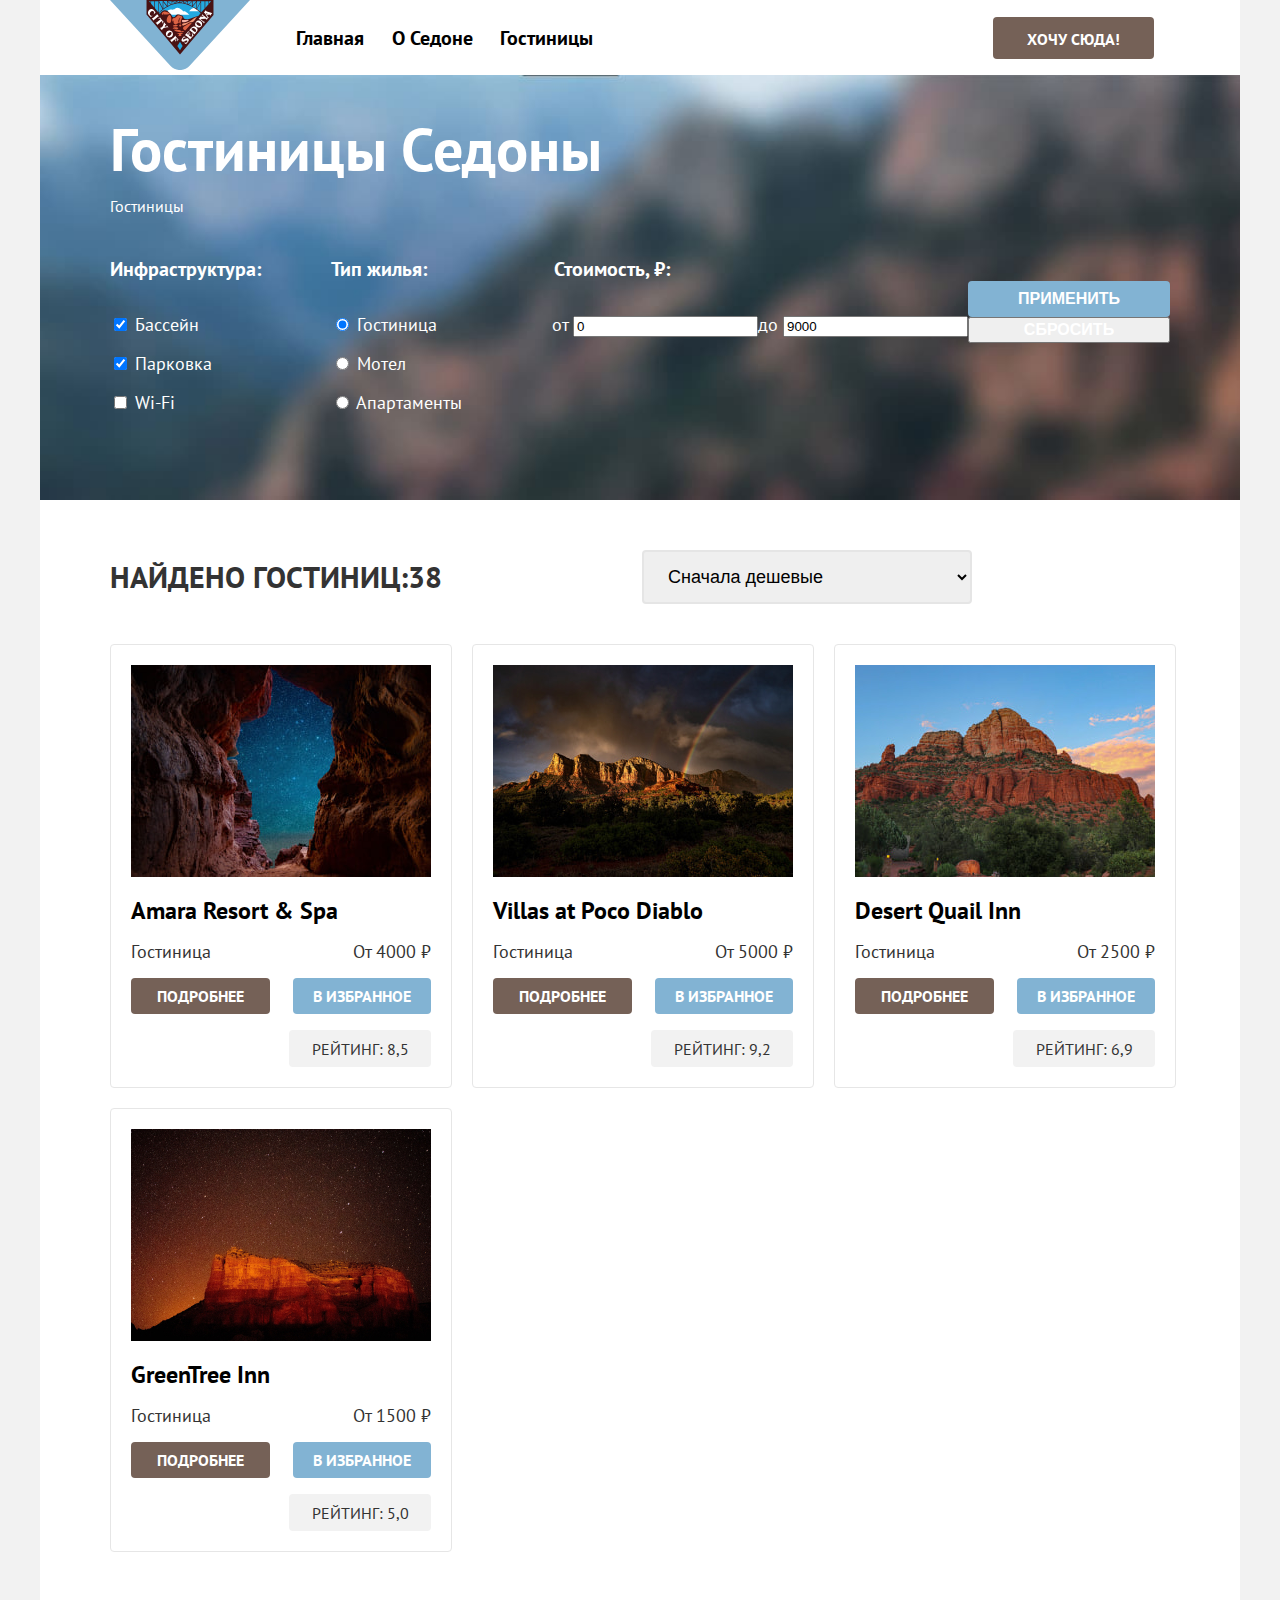
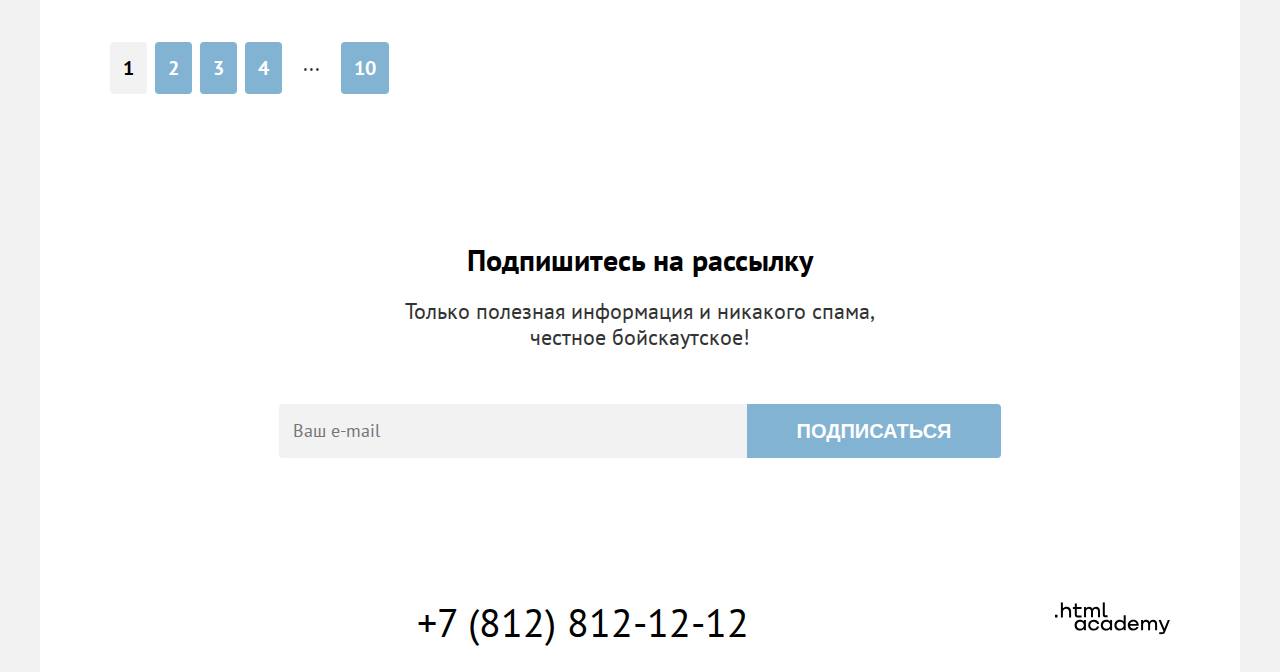
==== commit beefd6f2: "добавляет декоративный элементы" ====
--- a/catalog.html
+++ b/catalog.html
@@ -8,241 +8,245 @@
   </head>
 
   <body>
-   <div class="page-container">
-    <header class="page-header">
-      <nav class="page-navigation">
-        <a href="index.html"><img class="logo-header" src="images/sedona-logo.svg" alt="Логотип городока Седона"
-            width="140" height="70"></a>
-        <ul class="page-header-list">
-          <li class="head-list-item"><a class="item-link-navigation" href="index.html">Главная</a></li>
-          <li class="head-list-item"><a class="item-link-navigation" href="#">О Седоне</a></li>
-          <li class="head-list-item"><a class="item-link-navigation current" href="catalog.html">Гостиницы</a></li>
-        </ul>
-        <ul class="page-header-list user-navigation">
-          <li class="head-list-item"><a class="item-link-navigation" href="#"><span
-                class="visually-hidden search">Поиск</span></a></li>
-          <li class="head-list-item"><a class="item-link-navigation" href="#"><span
-                class="visually-hidden favorites">Избранное</span></a></li>
-          <li class="head-list-item"><a class="item-link-navigation want-it" href="#"><span
-                class="header-button-link">Хочу
-                сюда!</span></a></li>
-        </ul>
-      </nav>
-    </header>
-    <main class="main-inner page-main">
-      <header class="header-inner">
-        <div class="header-inner-container">
-          <h1 class="inner-title">Гостиницы Седоны</h1>
-          <ul class="inner-list">
-            <li class="inner-item inner-item-main"><a class="inner-link visually-hidden" href="index.html">Главная</a>
+    <div class="page-container">
+      <header class="page-header">
+        <nav class="page-navigation">
+          <a href="index.html"><img class="logo-header-link" src="images/sedona-logo.svg" alt="Логотип городока Седона"
+              width="140" height="70"></a>
+          <ul class="page-header-list page-header-navigation">
+            <li class="head-list-item"><a class="item-link-navigation" href="index.html">Главная</a></li>
+            <li class="head-list-item"><a class="item-link-navigation" href="#">О Седоне</a></li>
+            <li class="head-list-item"><a class="item-link-navigation current" href="catalog.html">Гостиницы</a></li>
+          </ul>
+          <ul class="page-header-list user-navigation">
+            <li class="head-list-item search"><a class="item-link-navigation" href="#"><span
+                  class="visually-hidden">Поиск</span></a></li>
+            <li class="head-list-item"><a class="item-link-navigation" href="#"><span
+                  class="visually-hidden favorites">Избранное</span></a></li>
+            <li class="head-list-item"><a class="item-link-navigation want-it" href="#"><span
+                  class="header-button-link">Хочу
+                  сюда!</span></a></li>
+          </ul>
+        </nav>
+      </header>
+      <main class="main-inner page-main">
+        <header class="header-inner">
+          <div class="header-inner-container">
+            <h1 class="inner-title">Гостиницы Седоны</h1>
+            <ul class="inner-list">
+              <li class="inner-item inner-item-main"><a class="inner-link visually-hidden" href="index.html">Главная</a>
+              </li>
+              <li class="inner-item"><a class="inner-link">Гостиницы</a></li>
+            </ul>
+            <section class="filter-inner-section">
+              <div class="filter-inner-container-left">
+                <fieldset class="catalog-filter-group catalog-filter-group-infastructure">
+                  <legend class="catalog-filter-title">Инфраструктура:</legend>
+                  <ul class="catalog-filter-list">
+                    <li class="catalog-filter-item">
+                      <label class="control">
+                        <input class="control-input" type="checkbox" name="pool" checked>
+                        Бассейн
+                      </label>
+                    </li>
+                    <li class="catalog-filter-item">
+                      <label class="control">
+                        <input class="control-input" type="checkbox" name="parking" checked>
+                        Парковка
+                      </label>
+                    <li class="catalog-filter-item">
+                      <label class="control">
+                        <input class="control-input" type="checkbox" name="wifi">
+                        Wi-Fi
+                      </label>
+                    </li>
+                  </ul>
+                </fieldset>
+                <fieldset class="catalog-filter-group">
+                  <legend class="catalog-filter-title">Тип жилья:</legend>
+                  <ul class="catalog-filter-list">
+                    <li class="catalog-filter-item">
+                      <label class="control">
+                        <input class="control-input" type="radio" name="service-name" checked>
+                        Гостиница
+                      </label>
+                    </li>
+                    <li class="catalog-filter-item">
+                      <label class="control">
+                        <input class="control-input" type="radio" name="service-name">
+                        Мотел
+                      </label>
+                    <li class="catalog-filter-item">
+                      <label class="control">
+                        <input class="control-input" type="radio" name="service-name">
+                        Апартаменты
+                      </label>
+                    </li>
+                  </ul>
+                </fieldset>
+              </div>
+              <div class="filter-inner-container-right">
+                <fieldset class="catalog-filter-group catalog-filter-group-price">
+                  <legend class="filter-title">Стоимость, ₽:</legend>
+                  <label class="filter-range">
+                    От <input type="text" name="min-interval" value="0">
+                  </label>
+                  <label class="filter-range">
+                    До <input type="text" name="max-interval" value="9000">
+                  </label>
+                  <div class="buttons-group-filter">
+                    <button class="button button-active" type="submit">Применить</button>
+                    <button class="button button-inactive" type="submit">Сбросить</button>
+                  </div>
+                </fieldset>
+              </div>
+            </section>
+          </div>
+        </header>
+        <section class="catalog-hotels-section">
+          <div class="catalog-select-group">
+            <h2 class="catalog-hotels-title">Найдено гостиниц:<span class="hotels-found">38</span></h2>
+            <select class="select-switch">
+              <option value="cheap" selected>Сначала дешевые</option>
+              <option value="expensive">Сначала дорогие</option>
+            </select>
+            <ul class="view-buttons-list">
+              <li class="view-buttons-item view-tile">
+                <a class="view-buttons-link" href="#">
+                  <span class="visually-hidden">Раскладка каталога плиткой</span>
+                </a>
+              </li>
+              <li class="view-buttons-item view-card">
+                <a class="view-buttons-link" href="#">
+                  <span class="visually-hidden">Раскладка каталога карточками</span>
+                </a>
+              </li>
+              <li class="view-buttons-item view-list">
+                <a class="view-buttons-link" href="#">
+                  <span class="visually-hidden">Раскладка каталога списком</span>
+                </a>
+              </li>
+            </ul>
+          </div>
+          <div class="hotel-card-list-container">
+            <ul class="hotel-card-list">
+              <li class="hotel-card-item">
+                <img src="images/hotels-photo/hotel-1.jpg" alt="Вид на звезды через пещеру" width="300" height="212">
+                <a href="#" class="hotel-name-link">
+                  <h3 class="hotel-name-title">Amara Resort & Spa</h3>
+                </a>
+                <div class="hotel-type-price-container">
+                  <p class="hotel-type">Гостиница</p>
+                  <p class="hotel-price">От 4000 ₽</p>
+                </div>
+                <div class="hotel-buttons-container">
+                  <a class="hotel-more-button" href="#">подробнее</a>
+                  <a class="hotel-add-favorites-button" href="#">в избранное</a>
+                </div>
+                <div class="hotel-stars-rating-container">
+                  <p class="hotel-stars"><span class="visually-hidden">4 звезды</span></p>
+                  <p class="hotel-rating">Рейтинг:<span class="hotel-rating-points"> 8,5</span></p>
+                </div>
+              </li>
+              <li class="hotel-card-item">
+                <img src="images/hotels-photo/hotel-2.jpg" alt="Вид на каньоны с радугой" width="300" height="212">
+                <a href="#" class="hotel-name-link">
+                  <h3 class="hotel-name-title">Villas at Poco Diablo</h3>
+                </a>
+                <div class="hotel-type-price-container">
+                  <p class="hotel-type">Гостиница</p>
+                  <p class="hotel-price">От 5000 ₽</p>
+                </div>
+                <div class="hotel-buttons-container">
+                  <a class="hotel-more-button" href="#">подробнее</a>
+                  <a class="hotel-add-favorites-button" href="#">в избранное</a>
+                </div>
+                <div class="hotel-stars-rating-container">
+                  <p class="hotel-stars"><span class="visually-hidden">4 звезды</span></p>
+                  <p class="hotel-rating">Рейтинг:<span class="hotel-rating-points"> 9,2</span></p>
+                </div>
+              </li>
+              <li class="hotel-card-item">
+                <img src="images/hotels-photo/hotel-3.jpg" alt="Вид на каньоны в солнечную" width="300" height="212">
+                <a href="#" class="hotel-name-link">
+                  <h3 class="hotel-name-title">Desert Quail Inn</h3>
+                </a>
+                <div class="hotel-type-price-container">
+                  <p class="hotel-type">Гостиница</p>
+                  <p class="hotel-price">От 2500 ₽</p>
+                </div>
+                <div class="hotel-buttons-container">
+                  <a class="hotel-more-button" href="#">подробнее</a>
+                  <a class="hotel-add-favorites-button" href="#">в избранное</a>
+                </div>
+                <div class="hotel-stars-rating-container">
+                  <p class="hotel-stars"><span class="visually-hidden">3 звезды</span></p>
+                  <p class="hotel-rating">Рейтинг:<span class="hotel-rating-points"> 6,9</span></p>
+                </div>
+              </li>
+              <li class="hotel-card-item">
+                <img src="images/hotels-photo/hotel-4.jpg" alt="Вид каньона на фоне звездного неба" width="300"
+                  height="212">
+                <a href="#" class="hotel-name-link">
+                  <h3 class="hotel-name-title">GreenTree Inn</h3>
+                </a>
+                <div class="hotel-type-price-container">
+                  <p class="hotel-type">Гостиница</p>
+                  <p class="hotel-price">От 1500 ₽</p>
+                </div>
+                <div class="hotel-buttons-container">
+                  <a class="hotel-more-button" href="#">подробнее</a>
+                  <a class="hotel-add-favorites-button" href="#">в избранное</a>
+                </div>
+                <div class="hotel-stars-rating-container">
+                  <p class="hotel-stars"><span class="visually-hidden">2 звезды</span></p>
+                  <p class="hotel-rating">Рейтинг:<span class="hotel-rating-points"> 5,0</span></p>
+                </div>
+              </li>
+            </ul>
+          </div>
+          <ul class="pagination-list">
+            <li class="pagination-item"><a class="pagination-link current-pagination-link" href="#">1</a></li>
+            <li class="pagination-item"><a class="pagination-link" href="#">2</a></li>
+            <li class="pagination-item"><a class="pagination-link" href="#">3</a></li>
+            <li class="pagination-item"><a class="pagination-link" href="#">4</a></li>
+            <li class="pagination-item"><span class="pagination-text">...</span></li>
+            <li class="pagination-item"><a class="pagination-link" href="#">10</a></li>
+          </ul>
+        </section>
+        <section class="subscribe-section-inner">
+          <div class="subscribe-section-group-inner">
+            <h2 class="subscribe-title subscribe-title-inner">Подпишитесь на рассылку</h2>
+            <p class="subscribe-paragraph">Только полезная информация и никакого спама, честное бойскаутское!</p>
+            <form class="subscribe-form" action="https://echo.htmlacademy.ru/" method="post">
+              <p class="subscribe-form-mail">
+                <label class="subscribe-label visually-hidden" for="email-user">Ваш e-mail</label>
+                <input class="subscribe-email" type="text" id="email-user" name="email-user" placeholder="Ваш e-mail">
+              </p>
+              <button class="subscribe-button" type="submit">Подписаться</button>
+            </form>
+          </div>
+        </section>
+      </main>
+      <footer class="page-footer">
+        <div class="page-footer-container">
+          <ul class="footer-social-list">
+            <li class="footer-social-item footer-vkontakte-item">
+              <a class="footer-social-link" href="https://vk.com/htmlacademy"><span
+                  class="visually-hidden">Вконтакте</span></a>
             </li>
-            <li class="inner-item"><a class="inner-link">Гостиницы</a></li>
-          </ul>
-          <section class="filter-inner-section">
-            <fieldset class="catalog-filter-group catalog-filter-group-infastructure">
-              <legend class="catalog-filter-title">Инфраструктура:</legend>
-              <ul class="catalog-filter-list">
-                <li class="catalog-filter-item">
-                  <label class="control">
-                    <input class="control-input" type="checkbox" name="pool" checked>
-                    Бассейн
-                  </label>
-                </li>
-                <li class="catalog-filter-item">
-                  <label class="control">
-                    <input class="control-input" type="checkbox" name="parking" checked>
-                    Парковка
-                  </label>
-                <li class="catalog-filter-item">
-                  <label class="control">
-                    <input class="control-input" type="checkbox" name="wifi">
-                    Wi-Fi
-                  </label>
-                </li>
-              </ul>
-            </fieldset>
-            <fieldset class="catalog-filter-group">
-              <legend class="catalog-filter-title">Тип жилья:</legend>
-              <ul class="catalog-filter-list">
-                <li class="catalog-filter-item">
-                  <label class="control">
-                    <input class="control-input" type="radio" name="service-name" checked>
-                    Гостиница
-                  </label>
-                </li>
-                <li class="catalog-filter-item">
-                  <label class="control">
-                    <input class="control-input" type="radio" name="service-name">
-                    Мотел
-                  </label>
-                <li class="catalog-filter-item">
-                  <label class="control">
-                    <input class="control-input" type="radio" name="service-name">
-                    Апартаменты
-                  </label>
-                </li>
-              </ul>
-            </fieldset>
-            <fieldset class="catalog-filter-group catalog-filter-group-price">
-              <legend class="filter-title">Стоимость, ₽:</legend>
-              <label class="filter-range">
-                От <input type="text" name="min-interval" value="0">
-              </label>
-              <label class="filter-range">
-                До <input type="text" name="max-interval" value="9000">
-              </label>
-              <div class="buttons-group-filter">
-                <button class="button button-active" type="submit">Применить</button>
-                <button class="button button-inactive" type="submit">Сбросить</button>
-              </div>
-            </fieldset>
-          </section>
+            <li class="footer-social-item footer-telegram-item">
+              <a class="footer-social-link" href="https://t.me/htmlacademy"><span
+                  class="visually-hidden">Телеграм</span></a>
+            </li>
+            <li class="footer-social-item footer-youtube-item"><a class="footer-social-link"
+                href="https://www.youtube.com/user/htmlacademyru"><span class="visually-hidden">YouTube</span></a></li>
+          </ul>
+          <a class="footer-phone-link" href="tel:+78128121212">+7 (812) 812-12-12</a>
+          <a class="footer-logo-link" href="https://htmlacademy.ru/">
+            <img class="html-logo" src="images/logo-htmlacademy.svg" alt="Логотип htmlacademy" width="115" height="33">
+          </a>
         </div>
-      </header>
-      <section class="catalog-hotels-section">
-        <div class="catalog-select-group">
-          <h2 class="catalog-hotels-title">Найдено гостиниц:<span class="hotels-found">38</span></h2>
-          <select class="select-switch">
-            <option value="cheap" selected>Сначала дешевые</option>
-            <option value="expensive">Сначала дорогие</option>
-          </select>
-          <ul class="view-buttons-list">
-            <li class="view-buttons-item view-tile">
-              <a class="view-buttons-link" href="#">
-                <span class="visually-hidden">Раскладка каталога плиткой</span>
-              </a>
-            </li>
-            <li class="view-buttons-item view-card">
-              <a class="view-buttons-link" href="#">
-                <span class="visually-hidden">Раскладка каталога карточками</span>
-              </a>
-            </li>
-            <li class="view-buttons-item view-list">
-              <a class="view-buttons-link" href="#">
-                <span class="visually-hidden">Раскладка каталога списком</span>
-              </a>
-            </li>
-          </ul>
-        </div>
-        <div class="hotel-card-list-container">
-          <ul class="hotel-card-list">
-            <li class="hotel-card-item">
-              <img src="images/hotels-photo/hotel-1.jpg" alt="Вид на звезды через пещеру" width="300" height="212">
-              <a href="#" class="hotel-name-link">
-                <h3 class="hotel-name-title">Amara Resort & Spa</h3>
-              </a>
-              <div class="hotel-type-price-container">
-                <p class="hotel-type">Гостиница</p>
-                <p class="hotel-price">От 4000 ₽</p>
-              </div>
-              <div class="hotel-buttons-container">
-                <a class="hotel-more-button" href="#">подробнее</a>
-                <a class="hotel-add-favorites-button" href="#">в избранное</a>
-              </div>
-              <div class="hotel-stars-rating-container">
-                <p class="hotel-stars"><span class="visually-hidden">4 звезды</span></p>
-                <p class="hotel-rating">Рейтинг:<span class="hotel-rating-points">8,5</span></p>
-              </div>
-            </li>
-            <li class="hotel-card-item">
-              <img src="images/hotels-photo/hotel-2.jpg" alt="Вид на каньоны с радугой" width="300" height="212">
-              <a href="#" class="hotel-name-link">
-                <h3 class="hotel-name-title">Villas at Poco Diablo</h3>
-              </a>
-              <div class="hotel-type-price-container">
-                <p class="hotel-type">Гостиница</p>
-                <p class="hotel-price">От 5000 ₽</p>
-              </div>
-              <div class="hotel-buttons-container">
-                <a class="hotel-more-button" href="#">подробнее</a>
-                <a class="hotel-add-favorites-button" href="#">в избранное</a>
-              </div>
-              <div class="hotel-stars-rating-container">
-                <p class="hotel-stars"><span class="visually-hidden">4 звезды</span></p>
-                <p class="hotel-rating">Рейтинг:<span class="hotel-rating-points">9,2</span></p>
-              </div>
-            </li>
-            <li class="hotel-card-item">
-              <img src="images/hotels-photo/hotel-3.jpg" alt="Вид на каньоны в солнечную" width="300" height="212">
-              <a href="#" class="hotel-name-link">
-                <h3 class="hotel-name-title">Desert Quail Inn</h3>
-              </a>
-              <div class="hotel-type-price-container">
-                <p class="hotel-type">Гостиница</p>
-                <p class="hotel-price">От 2500 ₽</p>
-              </div>
-              <div class="hotel-buttons-container">
-                <a class="hotel-more-button" href="#">подробнее</a>
-                <a class="hotel-add-favorites-button" href="#">в избранное</a>
-              </div>
-              <div class="hotel-stars-rating-container">
-                <p class="hotel-stars"><span class="visually-hidden">3 звезды</span></p>
-                <p class="hotel-rating">Рейтинг:<span class="hotel-rating-points">6,9</span></p>
-              </div>
-            </li>
-            <li class="hotel-card-item">
-              <img src="images/hotels-photo/hotel-4.jpg" alt="Вид каньона на фоне звездного неба" width="300"
-                height="212">
-              <a href="#" class="hotel-name-link">
-                <h3 class="hotel-name-title">GreenTree Inn</h3>
-              </a>
-              <div class="hotel-type-price-container">
-                <p class="hotel-type">Гостиница</p>
-                <p class="hotel-price">От 1500 ₽</p>
-              </div>
-              <div class="hotel-buttons-container">
-                <a class="hotel-more-button" href="#">подробнее</a>
-                <a class="hotel-add-favorites-button" href="#">в избранное</a>
-              </div>
-              <div class="hotel-stars-rating-container">
-                <p class="hotel-stars"><span class="visually-hidden">2 звезды</span></p>
-                <p class="hotel-rating">Рейтинг:<span class="hotel-rating-points">5,0</span></p>
-              </div>
-            </li>
-          </ul>
-        </div>
-        <ul class="pagination-list">
-          <li class="pagination-item"><a class="pagination-link current-pagination-link" href="#">1</a></li>
-          <li class="pagination-item"><a class="pagination-link" href="#">2</a></li>
-          <li class="pagination-item"><a class="pagination-link" href="#">3</a></li>
-          <li class="pagination-item"><a class="pagination-link" href="#">4</a></li>
-          <li class="pagination-item"><span class="pagination-text">...</span></li>
-          <li class="pagination-item"><a class="pagination-link" href="#">10</a></li>
-        </ul>
-      </section>
-      <section class="subscribe-section-inner">
-        <div class="subscribe-section-group-inner">
-          <h2 class="subscribe-title subscribe-title-inner">Подпишитесь на рассылку</h2>
-          <p class="subscribe-paragraph">Только полезная информация и никакого спама, честное бойскаутское!</p>
-          <form class="subscribe-form" action="https://echo.htmlacademy.ru/" method="post">
-            <p class="subscribe-form-mail">
-              <label class="subscribe-label visually-hidden" for="email-user">Ваш e-mail</label>
-              <input class="subscribe-email" type="text" id="email-user" name="email-user" placeholder="Ваш e-mail">
-            </p>
-            <button class="subscribe-button" type="submit">Подписаться</button>
-          </form>
-        </div>
-      </section>
-    </main>
-    <footer class="page-footer">
-      <div class="page-footer-container">
-      <ul class="footer-social-list">
-        <li class="footer-social-item footer-vkontakte-item">
-          <a class="footer-social-link" href="https://vk.com/htmlacademy"><span
-              class="visually-hidden">Вконтакте</span></a>
-        </li>
-        <li class="footer-social-item footer-telegram-item">
-          <a class="footer-social-link" href="https://t.me/htmlacademy"><span
-              class="visually-hidden">Телеграм</span></a>
-        </li>
-        <li class="footer-social-item footer-youtube-item"><a class="footer-social-link"
-            href="https://www.youtube.com/user/htmlacademyru"><span class="visually-hidden">YouTube</span></a></li>
-      </ul>
-      <a class="footer-phone-link" href="tel:+78128121212">+7 (812) 812-12-12</a>
-      <a class="footer-logo-link" href="https://htmlacademy.ru/">
-        <img class="html-logo" src="images/logo-htmlacademy.svg" alt="Логотип htmlacademy" width="115" height="33">
-      </a>
+      </footer>
     </div>
-    </footer>
-  </div>
   </body>
--- a/styles/styles.css
+++ b/styles/styles.css
@@ -37,7 +37,8 @@
   margin: -1px;
   border: 0;
   padding: 0;
-
+  white-space: nowrap;
+  clip-path: inset(100%);
   clip: rect(0 0 0 0);
   overflow: hidden;
 }
@@ -50,6 +51,7 @@
   line-height: 24px;
   width: 1200px;
   margin: 0 auto;
+
 }
 
 .page-navigation {
@@ -92,6 +94,8 @@
 .search {
   background-image: url(../images/header-search.svg);
   background-repeat: no-repeat;
+  background-size: 20px 20px;
+  color: #000000;
 }
 
 .item-link-navigation {
@@ -113,6 +117,21 @@
   padding: 8px 34px;
 }
 
+.current-header {
+  position: relative;
+}
+
+.current-header::after {
+  position: absolute;
+  content: "";
+  width: 68px;
+  height: 2px;
+  bottom: -20px;
+  left: 50%;
+  background-color: #756257;
+  margin-left: -33px;
+}
+
 .main-inner{
   background-color: #FFFFFF;
 }
@@ -128,11 +147,12 @@
 }
 
 .hero-section {
-  background-image: url(../images/sedona-index-background.jpg);
+  background-image: url(../images/background-hero-razor.svg),url(../images/sedona-index-background.jpg);
   background-color: lightblue;
   background-repeat: no-repeat;
   text-align: center;
-  background-size: cover;
+  background-size: 100% auto, cover;
+  background-position: center bottom;
   min-height: 485px;
   margin-top: -6px;
 }
@@ -181,6 +201,26 @@
   padding: 0;
   margin-bottom: 62px;
   width: 175px;
+  position: relative;
+}
+
+.advantages-title::after {
+  position: absolute;
+  content: "";
+  width: 60px;
+  height: 2px;
+  background-color: #0000004D;
+  bottom: -32px;
+  left: 50%;
+  margin-left: -30px;
+}
+
+.advantages-title-first::after {
+  background-color: #FFFFFF4D;
+}
+
+.advantages-title-last::after {
+  background-color: #FFFFFF4D;
 }
 
 .advantages-paragraph {
@@ -269,11 +309,37 @@
   display: flex;
   padding: 0;
   margin: 0;
+  flex-wrap: wrap;
 }
 
 .service-title {
   color: #000000;
 }
+
+.service-title-icon::before {
+  content: "";
+  display: block;
+  width: 75px;
+  height: 72px;
+  margin: 0 auto;
+  margin-bottom: 30px;
+  background-size: contain;
+  background-repeat: no-repeat;
+  background-position: center;
+}
+
+.service-title-living::before {
+  background-image: url(../images/housing-icon.svg);
+}
+
+.service-title-food::before {
+  background-image: url(../images/food-icon.svg);
+}
+
+.service-title-souvenirs::before {
+  background-image: url(../images/sounevir-icon.svg);
+}
+
 
 .service-item h4 {
   font-weight: 700;
@@ -296,6 +362,15 @@
   padding: 0;
 }
 
+.service-item:nth-child(odd) {
+  background-color: #83B3D31F;
+}
+
+.service-item:nth-child(even) {
+  background-color: #FFFFFF;
+}
+
+
 .service-souvenirs-blue-block {
   background-color: #83B3D31F;
   text-align: center;
@@ -308,7 +383,7 @@
 }
 
 .service-eat-white-block {
-  background-color: #FFFFFF;
+
   text-align: center;
   min-width: 400px;
   display: flex;
@@ -480,10 +555,14 @@
   margin: 0;
 }
 
-.footer-vkontakte-item {
+.footer-social-vk {
   background-image: url(../images/vkontakte-icon.svg);
   background-repeat: no-repeat;
   background-size: 24px 14px;
+  display: block;
+  height: 40px;
+  background-color: #83B3D3;
+  background-position: center;
 }
 
 .footer-telegram-item {
@@ -549,6 +628,14 @@
   margin-top: 40px;
 }
 
+.filter-inner-container-left {
+  display: flex;
+}
+
+.filter-inner-container-right {
+  margin-left: auto;
+}
+
 .buttons-group-filter {
   display: flex;
   flex-direction: column;
@@ -588,6 +675,14 @@
   margin: 0;
   padding: 0;
   margin-top: 32px;
+}
+
+.catalog-filter-item {
+  margin-bottom: 16px;
+}
+
+:nth-last-child(.catalog-filter-item) {
+  margin-bottom: 0;
 }
 
 .control {
@@ -607,6 +702,7 @@
   font-size: 18px;
   line-height: 24px;
   text-transform: lowercase;
+  margin-top: 32px;
 }
 
 .button-active {
@@ -631,14 +727,13 @@
 
 .hotel-card-list-container {
   margin-top: 40px;
-
+  width: 1200px;
 }
 
 .hotel-card-list {
   display: flex;
   flex-wrap: wrap;
   padding: 0;
-  margin: 0;
   margin-left: 70px;
   list-style: none;
 }
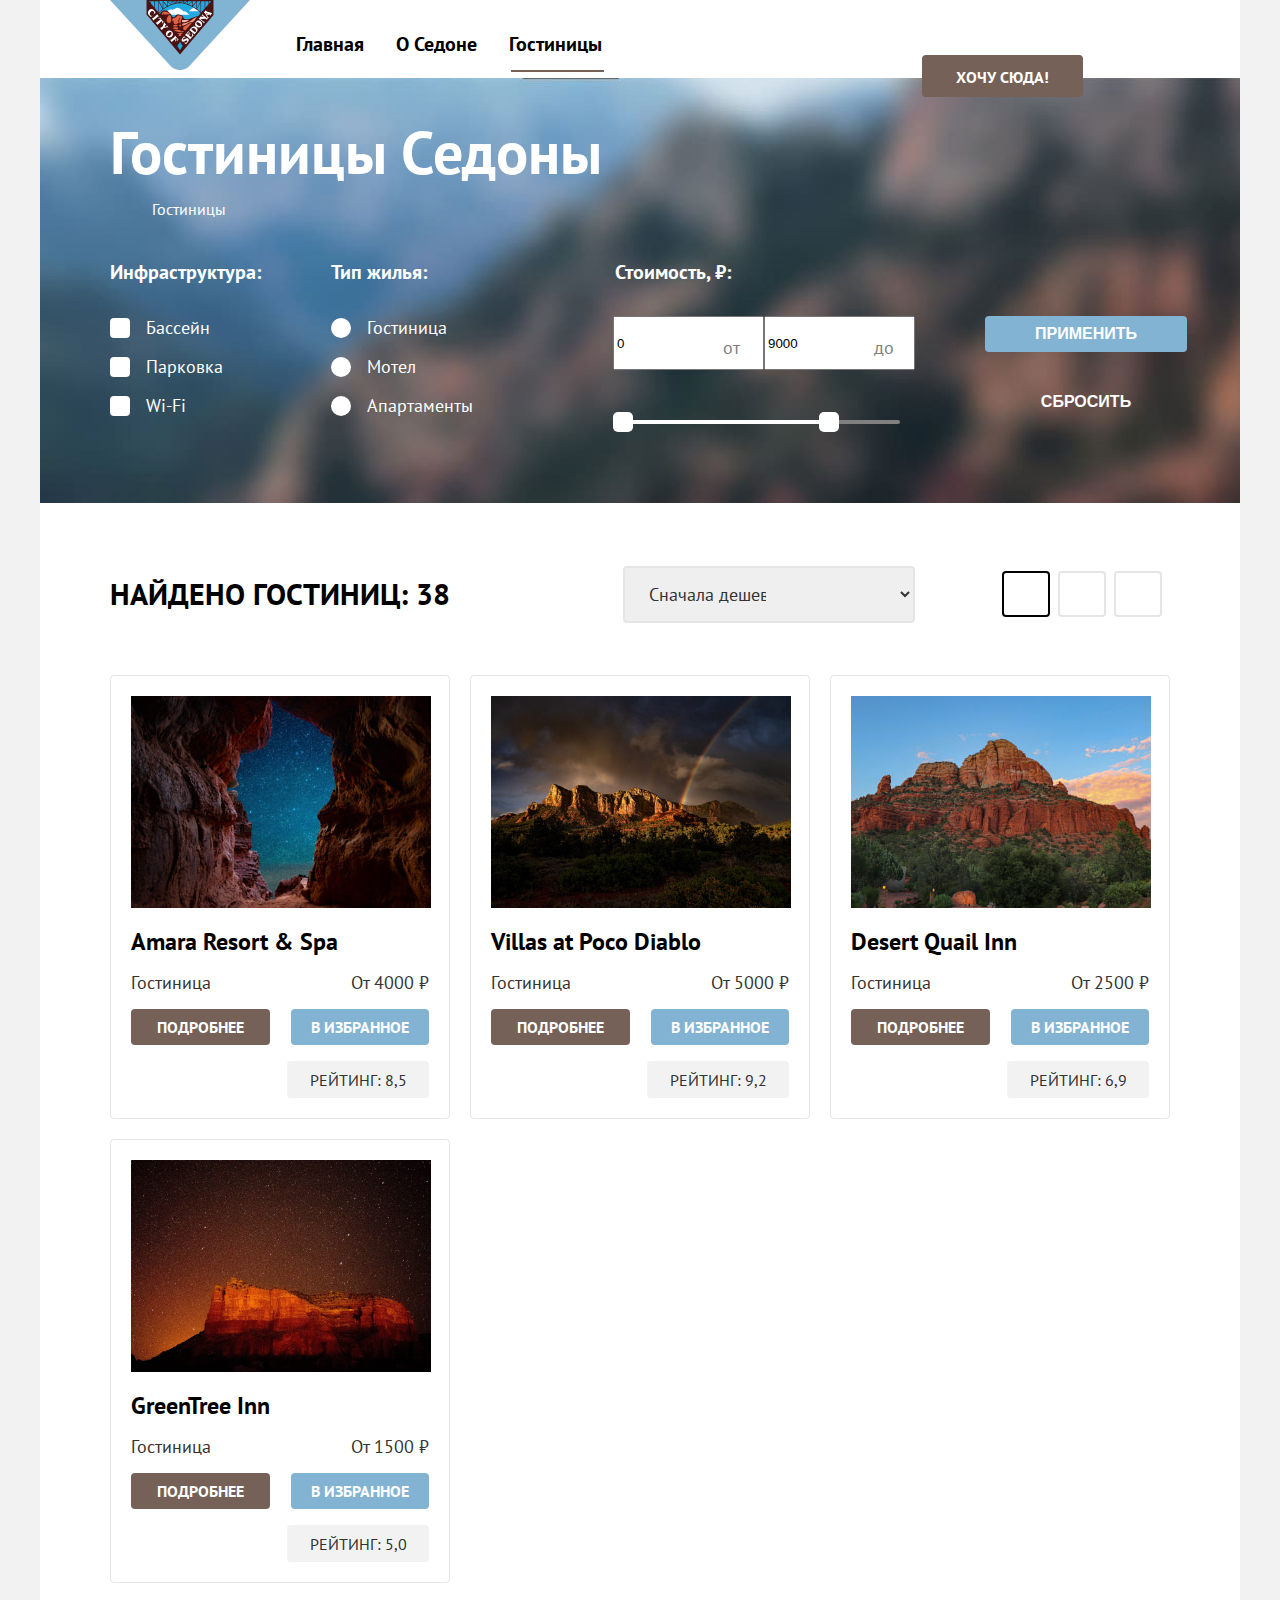
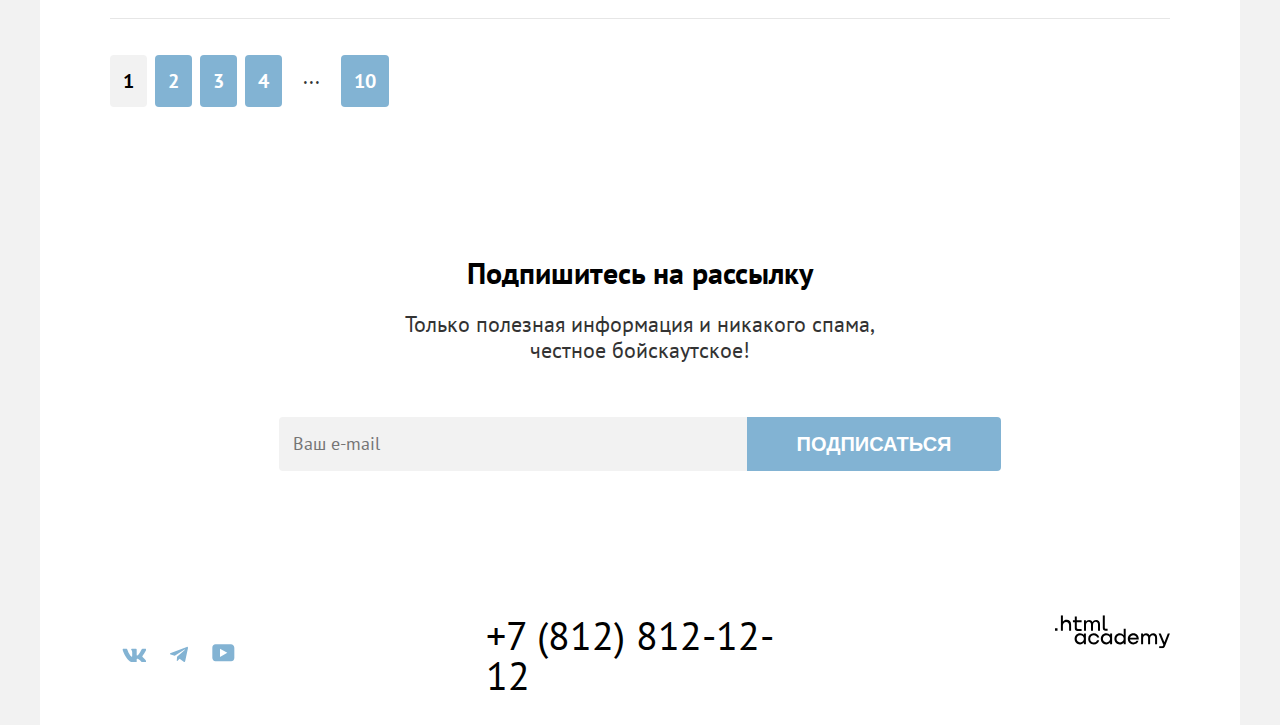
==== commit 304a6236: "добавляет стилизацию" ====
--- a/catalog.html
+++ b/catalog.html
@@ -11,18 +11,19 @@
     <div class="page-container">
       <header class="page-header">
         <nav class="page-navigation">
-          <a href="index.html"><img class="logo-header-link" src="images/sedona-logo.svg" alt="Логотип городока Седона"
-              width="140" height="70"></a>
+          <a class="logo-header-link" href="index.html"><img class="logo-header" src="images/sedona-logo.svg"
+              alt="Логотип городока Седона" width="140" height="70"></a>
           <ul class="page-header-list page-header-navigation">
-            <li class="head-list-item"><a class="item-link-navigation" href="index.html">Главная</a></li>
-            <li class="head-list-item"><a class="item-link-navigation" href="#">О Седоне</a></li>
-            <li class="head-list-item"><a class="item-link-navigation current" href="catalog.html">Гостиницы</a></li>
+            <li class="head-list-item-user"><a class="item-link-navigation" href="index.html">Главная</a></li>
+            <li class="head-list-item-user"><a class="item-link-navigation" href="#">О Седоне</a></li>
+            <li class="head-list-item-user"><a class="item-link-navigation current-header-inner"
+                href="catalog.html">Гостиницы</a></li>
           </ul>
           <ul class="page-header-list user-navigation">
-            <li class="head-list-item search"><a class="item-link-navigation" href="#"><span
+            <li class="head-list-item"><a class="item-link-navigation search-user-image" href="#"><span
                   class="visually-hidden">Поиск</span></a></li>
-            <li class="head-list-item"><a class="item-link-navigation" href="#"><span
-                  class="visually-hidden favorites">Избранное</span></a></li>
+            <li class="head-list-item"><a class="item-link-navigation favorites-user-image" href="#"><span
+                  class="visually-hidden">Избранное</span></a></li>
             <li class="head-list-item"><a class="item-link-navigation want-it" href="#"><span
                   class="header-button-link">Хочу
                   сюда!</span></a></li>
@@ -34,7 +35,8 @@
           <div class="header-inner-container">
             <h1 class="inner-title">Гостиницы Седоны</h1>
             <ul class="inner-list">
-              <li class="inner-item inner-item-main"><a class="inner-link visually-hidden" href="index.html">Главная</a>
+              <li class="inner-item inner-item-main"><a class="inner-link inner-link-main" href="index.html"><span
+                    class="visually-hidden">Главная</span></a>
               </li>
               <li class="inner-item"><a class="inner-link">Гостиницы</a></li>
             </ul>
@@ -45,19 +47,22 @@
                   <ul class="catalog-filter-list">
                     <li class="catalog-filter-item">
                       <label class="control">
-                        <input class="control-input" type="checkbox" name="pool" checked>
-                        Бассейн
+                        <input class="visually-hidden control-input" type="checkbox" name="pool" checked>
+                        <span class="control-mark-square"></span>
+                        <span class="control-label">Бассейн</span>
                       </label>
                     </li>
                     <li class="catalog-filter-item">
                       <label class="control">
-                        <input class="control-input" type="checkbox" name="parking" checked>
-                        Парковка
-                      </label>
-                    <li class="catalog-filter-item">
-                      <label class="control">
-                        <input class="control-input" type="checkbox" name="wifi">
-                        Wi-Fi
+                        <input class="visually-hidden control-input" type="checkbox" name="parking" checked>
+                        <span class="control-mark-square"></span>
+                        <span class="control-label">Парковка</span>
+                      </label>
+                    <li class="catalog-filter-item">
+                      <label class="control">
+                        <input class="visually-hidden control-input" type="checkbox" name="wifi">
+                        <span class="control-mark-square"></span>
+                        <span class="control-label">Wi-Fi</span>
                       </label>
                     </li>
                   </ul>
@@ -67,37 +72,56 @@
                   <ul class="catalog-filter-list">
                     <li class="catalog-filter-item">
                       <label class="control">
-                        <input class="control-input" type="radio" name="service-name" checked>
-                        Гостиница
+                        <input class="visually-hidden control-input" type="radio" name="service-name" checked>
+                        <span class="control-mark-circle"></span>
+                        <span class="control-label">Гостиница</span>
                       </label>
                     </li>
                     <li class="catalog-filter-item">
                       <label class="control">
-                        <input class="control-input" type="radio" name="service-name">
-                        Мотел
-                      </label>
-                    <li class="catalog-filter-item">
-                      <label class="control">
-                        <input class="control-input" type="radio" name="service-name">
-                        Апартаменты
+                        <input class=" visually-hidden control-input" type="radio" name="service-name">
+                        <span class="control-mark-circle"></span>
+                        <span class="control-label">Мотел</span>
+                      </label>
+                    <li class="catalog-filter-item">
+                      <label class="control">
+                        <input class="visually-hidden control-input" type="radio" name="service-name">
+                        <span class="control-mark-circle"></span>
+                        <span class="control-label">Апартаменты</span>
                       </label>
                     </li>
                   </ul>
                 </fieldset>
               </div>
               <div class="filter-inner-container-right">
-                <fieldset class="catalog-filter-group catalog-filter-group-price">
-                  <legend class="filter-title">Стоимость, ₽:</legend>
-                  <label class="filter-range">
-                    От <input type="text" name="min-interval" value="0">
-                  </label>
-                  <label class="filter-range">
-                    До <input type="text" name="max-interval" value="9000">
-                  </label>
-                  <div class="buttons-group-filter">
-                    <button class="button button-active" type="submit">Применить</button>
-                    <button class="button button-inactive" type="submit">Сбросить</button>
+                <div class="filter-column-group">
+                  <div class="filter-price-container">
+                    <fieldset class="catalog-filter-group catalog-filter-group-price">
+                      <legend class="filter-title">Стоимость, ₽:</legend>
+                      <label class="filter-range">
+                        <span class="filter-range-min">От</span><input class="range-input range-input-min" type="number" name="min-interval" value="0">
+                      </label>
+                      <label class="filter-range">
+                        <span class="filter-range-max">До</span> <input class="range-input range-input-max" type="number" name="max-interval" value="9000">
+                      </label>
                   </div>
+                  <div class="range">
+                    <div class="range-scale">
+                      <div class="range-bar" style="left: 0; width: 226px;">
+                        <button type="button" class="range-toggle toggle-min">
+                        </button>
+                        <button type="button" class="range-toggle toggle-max">
+                        </button>
+                      </div>
+                    </div>
+                    <div class="range-wrapper-inputs">
+                    </div>
+                  </div>
+                </div>
+                <div class="buttons-group-filter">
+                  <button class="button button-active" type="submit">Применить</button>
+                  <button class="button button-inactive" type="submit">Сбросить</button>
+                </div>
                 </fieldset>
               </div>
             </section>
@@ -105,24 +129,24 @@
         </header>
         <section class="catalog-hotels-section">
           <div class="catalog-select-group">
-            <h2 class="catalog-hotels-title">Найдено гостиниц:<span class="hotels-found">38</span></h2>
+            <h2 class="catalog-hotels-title">Найдено гостиниц: <span class="hotels-found">38</span></h2>
             <select class="select-switch">
               <option value="cheap" selected>Сначала дешевые</option>
               <option value="expensive">Сначала дорогие</option>
             </select>
             <ul class="view-buttons-list">
-              <li class="view-buttons-item view-tile">
-                <a class="view-buttons-link" href="#">
+              <li class="view-buttons-item">
+                <a class="view-buttons-link view-tile" href="#">
                   <span class="visually-hidden">Раскладка каталога плиткой</span>
                 </a>
               </li>
-              <li class="view-buttons-item view-card">
-                <a class="view-buttons-link" href="#">
+              <li class="view-buttons-item">
+                <a class="view-buttons-link view-card" href="#">
                   <span class="visually-hidden">Раскладка каталога карточками</span>
                 </a>
               </li>
-              <li class="view-buttons-item view-list">
-                <a class="view-buttons-link" href="#">
+              <li class="view-buttons-item">
+                <a class="view-buttons-link view-list" href="#">
                   <span class="visually-hidden">Раскладка каталога списком</span>
                 </a>
               </li>
@@ -144,7 +168,7 @@
                   <a class="hotel-add-favorites-button" href="#">в избранное</a>
                 </div>
                 <div class="hotel-stars-rating-container">
-                  <p class="hotel-stars"><span class="visually-hidden">4 звезды</span></p>
+                  <p class="hotel-stars stars-images"><span class="visually-hidden">4 звезды</span></p>
                   <p class="hotel-rating">Рейтинг:<span class="hotel-rating-points"> 8,5</span></p>
                 </div>
               </li>
@@ -162,7 +186,7 @@
                   <a class="hotel-add-favorites-button" href="#">в избранное</a>
                 </div>
                 <div class="hotel-stars-rating-container">
-                  <p class="hotel-stars"><span class="visually-hidden">4 звезды</span></p>
+                  <p class="hotel-stars stars-images"><span class="visually-hidden">4 звезды</span></p>
                   <p class="hotel-rating">Рейтинг:<span class="hotel-rating-points"> 9,2</span></p>
                 </div>
               </li>
@@ -180,7 +204,7 @@
                   <a class="hotel-add-favorites-button" href="#">в избранное</a>
                 </div>
                 <div class="hotel-stars-rating-container">
-                  <p class="hotel-stars"><span class="visually-hidden">3 звезды</span></p>
+                  <p class="hotel-stars stars-images three-stars"><span class="visually-hidden">3 звезды</span></p>
                   <p class="hotel-rating">Рейтинг:<span class="hotel-rating-points"> 6,9</span></p>
                 </div>
               </li>
@@ -199,7 +223,7 @@
                   <a class="hotel-add-favorites-button" href="#">в избранное</a>
                 </div>
                 <div class="hotel-stars-rating-container">
-                  <p class="hotel-stars"><span class="visually-hidden">2 звезды</span></p>
+                  <p class="hotel-stars stars-images two-stars"><span class="visually-hidden">2 звезды</span></p>
                   <p class="hotel-rating">Рейтинг:<span class="hotel-rating-points"> 5,0</span></p>
                 </div>
               </li>
@@ -231,21 +255,56 @@
       <footer class="page-footer">
         <div class="page-footer-container">
           <ul class="footer-social-list">
-            <li class="footer-social-item footer-vkontakte-item">
-              <a class="footer-social-link" href="https://vk.com/htmlacademy"><span
-                  class="visually-hidden">Вконтакте</span></a>
+            <li class="footer-social-item">
+              <a class="footer-social-link" href="https://vk.com/htmlacademy">
+                <svg viewBox="0 0 24 14" xmlns="http://www.w3.org/2000/svg" width="24" height="14" aria-hidden="true"
+                  focusable="false" class="footer-icon footer-vkontakte-image">
+                  <path fill-rule="evenodd"
+                    d="M24.12 1.8c.16-.54 0-.94-.8-.94H20.7c-.67 0-.98.34-1.15.73 0 0-1.33 3.2-3.22 5.27-.61.6-.9.8-1.23.8-.16 0-.41-.2-.41-.75v-5.1c0-.66-.19-.95-.74-.95H9.82c-.42 0-.67.3-.67.59 0 .62.95.76 1.04 2.51v3.8c0 .83-.15.98-.48.98-.9 0-3.06-3.2-4.34-6.88-.25-.72-.5-1-1.18-1H1.57c-.75 0-.9.34-.9.73 0 .68.89 4.07 4.14 8.55 2.17 3.06 5.23 4.72 8 4.72 1.68 0 1.88-.37 1.88-1v-2.32c0-.74.16-.88.7-.88.38 0 1.05.19 2.6 1.66 1.79 1.75 2.08 2.54 3.08 2.54h2.63c.75 0 1.12-.37.9-1.1-.23-.72-1.08-1.77-2.2-3.02-.62-.71-1.54-1.48-1.82-1.86-.39-.5-.28-.71 0-1.15 0 0 3.2-4.42 3.54-5.93Z"
+                    clip-rule="evenodd">
+                </svg>
+                <span class="visually-hidden">Вконтакте</span></a>
             </li>
-            <li class="footer-social-item footer-telegram-item">
-              <a class="footer-social-link" href="https://t.me/htmlacademy"><span
-                  class="visually-hidden">Телеграм</span></a>
+            <li class="footer-social-item">
+              <a class="footer-social-link footer-telegram-image" href="https://t.me/htmlacademy">
+                <svg viewBox="0 0 18 16" xmlns="http://www.w3.org/2000/svg" width="18" height="16" aria-hidden="true"
+                  focusable="false" class="footer-icon footer-telegram-image">
+                  <path
+                    d="M16.79.96.84 7.1c-1.09.44-1.08 1.05-.2 1.32l4.1 1.28 9.47-5.98c.44-.27.85-.13.52.17l-7.68 6.93-.28 4.22c.41 0 .6-.2.83-.41l1.99-1.94 4.13 3.06c.77.42 1.31.2 1.5-.71l2.72-12.8c.28-1.1-.43-1.61-1.16-1.28Z" />
+                </svg>
+                <span class="visually-hidden">Телеграм</span></a>
             </li>
-            <li class="footer-social-item footer-youtube-item"><a class="footer-social-link"
-                href="https://www.youtube.com/user/htmlacademyru"><span class="visually-hidden">YouTube</span></a></li>
+            <li class="footer-social-item"><a class="footer-social-link"
+                href="https://www.youtube.com/user/htmlacademyru">
+                <svg viewBox="0 0 23 18" xmlns="http://www.w3.org/2000/svg" width="23" height="18" fill="none"
+                  aria-hidden="true" focusable="false" class="footer-icon footer-youtube-image">
+                  <path
+                    d="M18.94.36H3.51C1.65.36.33 1.95.33 3.76v10.09c0 1.91 1.32 3.5 3.18 3.5h15.65c1.64 0 3.17-1.59 3.17-3.4V3.76c-.22-1.8-1.53-3.4-3.39-3.4ZM7.99 12.89V4.82l7.34 4.04-7.34 4.03Z" />
+                </svg>
+                <span class="visually-hidden">YouTube</span></a></li>
           </ul>
-          <a class="footer-phone-link" href="tel:+78128121212">+7 (812) 812-12-12</a>
-          <a class="footer-logo-link" href="https://htmlacademy.ru/">
-            <img class="html-logo" src="images/logo-htmlacademy.svg" alt="Логотип htmlacademy" width="115" height="33">
-          </a>
+          <div class="footer-phone-container"><a class="footer-phone-link" href="tel:+78128121212">+7 (812)
+              812-12-12</a></div>
+          <div class="footer-logo-container"><a class="footer-logo-link" href="https://htmlacademy.ru/">
+              <svg viewBox="0 0 115 34" xmlns="http://www.w3.org/2000/svg" width="115" height="34" role="img"
+                aria-label="логотип html academy" class="footer-academy-icon">
+                <g clip-path="url(#a)">
+                  <path
+                    d="M0 13.26v2.6h2.5v-2.6H0ZM11.6 4.86c-1.6 0-2.8.7-3.6 1.7h-.1V.36h-2v15.5h2v-5.3c0-2.1 1.3-3.6 3.3-3.6 1.8 0 2.9 1.4 2.9 3.2v5.7h2v-6.1c.1-3-1.8-4.9-4.5-4.9ZM26.6 5.16h-4.8v-3.7h-2v3.8h-1.9v2h1.9v6c0 1.7 1 2.7 2.7 2.7h4.1v-2h-3.7c-.7 0-1.1-.4-1.1-1.1v-5.7h4.8v-2ZM41.1 4.96c-1.6 0-2.9.8-3.5 2.1h-.1c-.6-1.2-1.8-2.1-3.4-2.1-1.4 0-2.5.8-3.1 1.8h-.1v-1.6H29v10.6h2v-5.4c0-2 1-3.5 2.6-3.5 1.5 0 2.4 1 2.4 2.6v6.3h2v-5.6c0-2.4 1.4-3.3 2.6-3.3 1.5 0 2.4 1 2.4 2.6v6.3h2v-6.5c.1-2.5-1.4-4.3-3.9-4.3ZM47.8 13.06c0 1.7 1 2.7 2.8 2.7h2v-2h-1.7c-.7 0-1.1-.4-1.1-1.1V.36h-2v12.7ZM28.9 20.06c-.9-1.1-2.2-1.8-3.9-1.8-3.1 0-5.4 2.3-5.4 5.6s2.3 5.6 5.4 5.6c1.8 0 3-.8 3.8-1.9h.1v1.6h2v-10.6h-2v1.5Zm-3.6 7.4c-2.2 0-3.6-1.6-3.6-3.6s1.4-3.6 3.6-3.6 3.6 1.6 3.6 3.6c0 1.9-1.4 3.6-3.6 3.6ZM44.2 22.36c-.5-2.4-2.6-4.1-5.4-4.1a5.4 5.4 0 0 0-5.6 5.6c0 3.1 2.2 5.6 5.6 5.6 2.8 0 4.9-1.8 5.4-4.2h-2.1a3.4 3.4 0 0 1-3.3 2.3c-2.2 0-3.6-1.6-3.6-3.6s1.4-3.6 3.6-3.6c1.6 0 2.8 1 3.3 2.2h2.1v-.2ZM55.1 20.06c-.9-1.1-2.2-1.8-3.9-1.8-3.1 0-5.4 2.3-5.4 5.6s2.3 5.6 5.4 5.6c1.8 0 3-.8 3.8-1.9h.1v1.6h2v-10.6h-2v1.5Zm-3.6 7.4c-2.2 0-3.6-1.6-3.6-3.6s1.4-3.6 3.6-3.6 3.6 1.6 3.6 3.6c0 1.9-1.5 3.6-3.6 3.6ZM68.7 20.16c-.9-1.1-2.2-1.9-3.9-1.9-3.1 0-5.4 2.3-5.4 5.6s2.2 5.6 5.4 5.6c1.7 0 3-.8 3.8-1.8h.1v1.5h2v-15.4h-2v6.4Zm-3.6 7.3c-2.2 0-3.6-1.6-3.6-3.6s1.4-3.6 3.6-3.6 3.6 1.6 3.6 3.6c-.1 2-1.5 3.6-3.6 3.6ZM78.3 18.26c-3.3 0-5.5 2.5-5.5 5.6 0 3 2.1 5.6 5.5 5.6 2.5 0 4.5-1.3 5.2-3.6h-2.1c-.5 1-1.6 1.6-3 1.6-1.9 0-3.3-1.3-3.4-2.9h8.8c.2-3.6-2-6.3-5.5-6.3Zm0 1.9c1.7 0 3 1 3.3 2.6h-6.5c.3-1.5 1.5-2.6 3.2-2.6ZM98.2 18.26c-1.6 0-2.9.8-3.6 2h-.1c-.6-1.2-1.8-2-3.4-2-1.4 0-2.5.7-3.1 1.8v-1.5h-1.9v10.6h2v-5.4c0-2 1-3.4 2.6-3.5 1.5 0 2.4 1 2.4 2.6v6.3h2v-5.6c0-2.4 1.4-3.3 2.6-3.3 1.5 0 2.4 1 2.4 2.6v6.3h2v-6.5c.1-2.6-1.4-4.4-3.9-4.4ZM109.4 27.36l-3.6-8.9h-2.2l4.8 11.6c-.3.9-.7 1.2-1.7 1.2h-2.5v2h2.5c1.8 0 2.8-.8 3.5-2.6l4.7-12.2h-2.1l-3.4 8.9Z" />
+                </g>
+                <defs>
+                  <clipPath id="a">
+                    <path d="M0 .36h115v33H0z" />
+                  </clipPath>
+                </defs>
+              </svg>
+              <defs>
+                <clipPath id="a">
+                  <path d="M0 .36h115v33H0z" />
+                </clipPath>
+              </defs>
+              </svg>
+            </a></div>
         </div>
       </footer>
     </div>
--- a/styles/styles.css
+++ b/styles/styles.css
@@ -58,50 +58,74 @@
   display: flex;
   max-width: 1060px;
   margin: 0 auto;
+
 }
 
 .logo-header-link {
   margin-right: 30px;
 }
 
+.logo-header {
+  position: relative;
+  z-index: 1000;
+}
+
+.logo-header:hover {
+  fill: #756157;
+}
+
 .page-header-list {
   list-style: none;
   display: flex;
   flex-wrap: wrap;
-  width: 339px;
-  justify-content: space-between;
+  max-width: 339px;
+  margin: 0;
+  padding: 0;
+  align-items: center;
+}
+
+.user-navigation {
+  max-width: 268px;
+  margin: 0;
+  margin-left: auto;
+}
+
+.head-list-item-user {
   padding: 20px 16px;
-  margin: 0;
-  align-items: center;
-}
-
-.user-navigation {
-  width: 268px;
-  margin: 0;
-  margin-left: 285px;
-  padding-right: 0;
-  padding-left: 12px;
-}
-
-.head-list-item {
-  margin-right: 16px;
 }
 
 :nth-last-child(.head-list-item) {
-margin-right: 0;
-  }
-
-.search {
+  margin-right: 0;
+}
+
+.search-user-image {
   background-image: url(../images/header-search.svg);
   background-repeat: no-repeat;
-  background-size: 20px 20px;
-  color: #000000;
+  display: block;
+  width: 20px;
+  height: 20px;
+  background-position: center;
+  padding: 22px 12px;
+}
+
+.favorites-user-image {
+  background-image: url(../images/header-heart.svg);
+  background-repeat: no-repeat;
+  display: block;
+  background-position: center;
+  width: 20px;
+  height: 20px;
+  padding: 22px 12px;
 }
 
 .item-link-navigation {
   color: #000000;
-  background-color: #FFFFFF;
   text-decoration: none;
+}
+
+.item-link-navigation:hover {
+  color: #756157;
+  fill: #82B3D3;
 }
 
 .header-button-link {
@@ -115,6 +139,11 @@
   background-color: #756157;
   border-radius: 4px;
   padding: 8px 34px;
+  margin-left: 20px;
+}
+
+.want-it:hover {
+  background-color: #82B3D3;
 }
 
 .current-header {
@@ -124,15 +153,30 @@
 .current-header::after {
   position: absolute;
   content: "";
-  width: 68px;
+  width: 100%;
   height: 2px;
-  bottom: -20px;
+  bottom: -15px;
   left: 50%;
   background-color: #756257;
   margin-left: -33px;
 }
 
-.main-inner{
+.current-header-inner {
+  position: relative;
+}
+
+.current-header-inner::after {
+  position: absolute;
+  content: "";
+  width: 100%;
+  height: 2px;
+  bottom: -15px;
+  left: 50%;
+  background-color: #756257;
+  margin-left: -45px;
+}
+
+.main-inner {
   background-color: #FFFFFF;
 }
 
@@ -147,14 +191,14 @@
 }
 
 .hero-section {
-  background-image: url(../images/background-hero-razor.svg),url(../images/sedona-index-background.jpg);
+  background-image: url(../images/background-hero-razor.svg), url(../images/sedona-index-background.jpg);
   background-color: lightblue;
   background-repeat: no-repeat;
   text-align: center;
   background-size: 100% auto, cover;
   background-position: center bottom;
   min-height: 485px;
-  margin-top: -6px;
+  margin-top: -10px;
 }
 
 .main-img {
@@ -185,10 +229,9 @@
   margin-top: 20px;
 }
 
-.advantages-section-description
-{
- display: flex;
- flex-wrap: wrap;
+.advantages-section-description {
+  display: flex;
+  flex-wrap: wrap;
 }
 
 .advantages-title {
@@ -245,8 +288,8 @@
 }
 
 .advantages-title-first {
- color: #FFFFFF;
- text-align: center;
+  color: #FFFFFF;
+  text-align: center;
 }
 
 .advantages-title-last {
@@ -256,12 +299,13 @@
 .first-advnatages {
   display: flex;
 }
+
 .fith-advantages {
   display: flex;
   flex-direction: row-reverse;
 }
 
- .second-advantages {
+.second-advantages {
   background-color: #83B3D31F;
   text-align: center;
   min-width: 400px;
@@ -451,6 +495,10 @@
   padding: 8px 50px;
 }
 
+.hotel-link-button:hover {
+  background-color: #82B3D3;
+}
+
 .subscribe-section-main {
   text-align: center;
   background-image: url(../images/subscribe-background.jpg);
@@ -464,6 +512,7 @@
   padding-top: 96px;
   padding-bottom: 104px;
 }
+
 .subscribe-section-group {
   display: flex;
   flex-direction: column;
@@ -522,20 +571,23 @@
   padding: 8px 50px;
   border: 0;
   border-radius: 0 4px 4px 0;
-
+}
+
+.subscribe-button:hover {
+  background-color: blue;
 }
 
 .page-footer {
   background-color: #FFFFFF;
   width: 1200px;
   margin: 0 auto;
-
-}
-
-.page-footer-container{
+}
+
+.page-footer-container {
   width: 1060px;
   margin: 0 auto;
   display: flex;
+  flex-wrap: wrap;
   justify-content: space-between;
   padding: 40px 0 30px 0;
 }
@@ -547,34 +599,73 @@
   line-height: 40px;
   text-decoration: none;
   color: #000000;
+  max-width: 331px;
+}
+
+.footer-phone-link:hover {
+  color: #756157;
+}
+
+.footer-phone-link:focus {
+  color: #756157;
+}
+
+.footer-phone-link:active {
+  color: #7561574D;
+}
+
+.footer-phone-container {
+  max-width: 331px;
+}
+
+.footer-logo-container {
+  max-width: 115px;
+}
+
+.footer-academy-icon {
+  fill: #000000;
+}
+
+.footer-academy-icon:hover {
+  fill: #756157;
+}
+
+.footer-academy-icon:focus {
+  fill: #756157;
+}
+
+.footer-academy-icon:active {
+  fill: #7561574D;
 }
 
 .footer-social-list {
   list-style: none;
   padding: 0;
   margin: 0;
-}
-
-.footer-social-vk {
-  background-image: url(../images/vkontakte-icon.svg);
-  background-repeat: no-repeat;
-  background-size: 24px 14px;
-  display: block;
-  height: 40px;
-  background-color: #83B3D3;
-  background-position: center;
-}
-
-.footer-telegram-item {
-  background-image: url(../images/telegram-icon.svg);
-  background-repeat: no-repeat;
-  background-size: 18px 16px;
-}
-
-.footer-youtube-item {
-  background-image: url(../images/youtube-icon.svg);
-  background-repeat: no-repeat;
-  background-size: 22px 17px;
+  display: flex;
+  flex-wrap: wrap;
+  align-items: center;
+  max-width: 145px;
+}
+
+.footer-icon {
+  fill: #83B3D3;
+}
+
+.footer-social-item {
+  padding: 12px;
+}
+
+.footer-icon:hover {
+  fill: #68A2CA;
+}
+
+.footer-icon:focus {
+  fill: #68A2CA;
+}
+
+.footer-icon:active {
+  fill: #68A2CA4D;
 }
 
 .main-inner {
@@ -589,6 +680,7 @@
   background-image: url(../images/hotels-filter-background.jpg);
   background-size: cover;
   background-repeat: no-repeat;
+  margin-top: -10px;
 }
 
 .inner-title {
@@ -608,6 +700,8 @@
   margin: 0;
   padding: 0;
   margin-top: 8px;
+  display: flex;
+  flex-wrap: wrap;
 }
 
 .inner-link {
@@ -615,13 +709,6 @@
   color: #FFFFFF;
 }
 
-
-.inner-item-main {
-  background-image: url(../images/inner-main-picture.svg);
-  background-repeat: no-repeat;
-  background-size: 12px 12px;
-}
-
 .filter-inner-section {
   color: #FFFFFF;
   display: flex;
@@ -633,7 +720,8 @@
 }
 
 .filter-inner-container-right {
-  margin-left: auto;
+  display: flex;
+  margin-left: 140px;
 }
 
 .buttons-group-filter {
@@ -703,6 +791,103 @@
   line-height: 24px;
   text-transform: lowercase;
   margin-top: 32px;
+}
+
+.filter-column-group {
+  display: flex;
+  flex-direction: column;
+}
+
+.range-scale {
+  position: relative;
+  height: 4px;
+  background-color: grey;
+  margin-top: 50px;
+  border-radius: 2px;
+  width: 287px;
+}
+
+.buttons-group-filter {
+  margin-top: 56px;
+}
+
+.range-bar {
+  position: absolute;
+  height: 4px;
+  background-color: #FFFFFF;
+}
+
+.range-toggle {
+  position: absolute;
+  width: 20px;
+  height: 20px;
+  background-color: #FFFFFF;
+  border: 0;
+  border-radius: 5px;
+  cursor: pointer;
+}
+
+.range-toggle:focus {
+  outline: 3px solid #83B3D3;
+}
+
+.range-toggle:active {
+  outline: 2px solid #83B3D3;
+}
+
+.toggle-min {
+  top: -8px;
+}
+
+.toggle-max {
+  top: -8px;
+  left: 206px;
+}
+
+.range-input::-webkit-outer-spin-button,
+.range-input::-webkit-inner-spin-button {
+  appearance: none;
+  margin: 0;
+}
+
+.range-input {
+  width: 143px;
+  height: 48px;
+}
+
+.range-input-min {
+  border-radius: 4px, 0, 0, 4px;
+}
+
+.range-input-max {
+  border-radius: 0, 4px, 4px, 0;
+}
+
+.filter-range {
+  position: relative;
+
+}
+
+.filter-range-min {
+  position: absolute;
+  font-family: "PT Sans", sans-serif;
+  font-size: 18px;
+  line-height: 24px;
+  font-weight: 400;
+  color: gray;
+  left: 110px;
+  top: 20px;
+}
+
+.filter-range-max {
+  font-family: "PT Sans", sans-serif;
+  font-size: 18px;
+  line-height: 24px;
+  font-weight: 400;
+  color: gray;
+  position: absolute;
+  left: 110px;
+  top: 20px;
 }
 
 .button-active {
@@ -715,6 +900,7 @@
   padding: 8px 50px;
   border: 0;
   border-radius: 4px;
+  cursor: pointer;
 }
 
 .button-inactive {
@@ -723,6 +909,49 @@
   line-height: 20px;
   color: #FFFFFF;
   text-transform: uppercase;
+  background-color: transparent;
+  padding: 8px 50px;
+  border: 0;
+  border-radius: 4px;
+  cursor: pointer;
+  margin-top: 32px;
+}
+
+.buttons-group-filter {
+  margin-left: 70px;
+}
+
+.control {
+  position: relative;
+  display: block;
+}
+
+.control-label {
+  margin-left: 36px;
+  font-weight: 400;
+  font-size: 18px;
+  line-height: 23px;
+  font-family: "PT Sans", sans-serif;
+}
+
+.control-mark-square {
+  position: absolute;
+  top: 2px;
+  left: 0;
+  width: 20px;
+  height: 20px;
+  background-color: #FFFFFF;
+  border-radius: 4px;
+}
+
+.control-mark-circle {
+  position: absolute;
+  top: 2px;
+  left: 0;
+  width: 20px;
+  height: 20px;
+  background-color: #FFFFFF;
+  border-radius: 50%;
 }
 
 .hotel-card-list-container {
@@ -730,18 +959,43 @@
   width: 1200px;
 }
 
+.inner-link-main {
+  display: block;
+  background-image: url(../images/home.svg);
+  background-repeat: no-repeat;
+  background-position: center;
+  width: 14px;
+  height: 14px;
+  margin: 4px 28px 3px 0;
+}
+
+.inner-item-main {
+  position: relative;
+}
+
+.inner-item-main::after {
+  position: absolute;
+  content: "";
+  top: 3%;
+  left: 60%;
+  width: 8px;
+  height: 20px;
+  background-repeat: no-repeat;
+  background-position: center;
+  background-image: url(../images/breadcrumbs.svg);
+}
+
 .hotel-card-list {
-  display: flex;
-  flex-wrap: wrap;
-  padding: 0;
-  margin-left: 70px;
+  display: grid;
+  grid-template-columns: 340px 340px 340px;
+  gap: 20px;
+  padding: 0 70px 0 70px;
+  margin: 0;
   list-style: none;
-}
-
+
+}
 
 .hotel-card-item {
-  margin-right: 20px;
-  margin-bottom: 20px;
   border: 1px solid #E6E6E6;
   border-radius: 4px;
   padding: 20px;
@@ -758,20 +1012,29 @@
   line-height: 36px;
   text-transform: uppercase;
   margin: 0;
-  margin-right: 200px;
+  margin-right: auto;
+  color: #000000;
 }
 
 .select-switch {
   font-weight: 400;
   font-size: 18px;
   line-height: 21px;
+  font-family: "PT Sans", sans-serif;
+  color: #333333;
   padding: 14px 131px 14px 20px;
   border: 2px solid #E5E5E5;
   border-radius: 4px;
+  max-width: 292px;
+  margin-left: auto;
 }
 
 .view-buttons-list {
   list-style: none;
+  display: flex;
+  flex-wrap: wrap;
+  margin-left: auto;
+  padding: 0;
 }
 
 .view-buttons-link {
@@ -779,22 +1042,49 @@
   color: #333333;
 }
 
+.view-buttons-item {
+  margin-right: 8px;
+}
+
+.view-buttons-item:nth-last-child() {
+  margin-right: 0;
+}
+
 .view-tile {
   background-image: url(../images/view-tile.svg);
   background-repeat: no-repeat;
-  background-size: 16px 24px;
+  display: block;
+  width: 16px;
+  height: 14px;
+  background-position: center;
+  padding: 14px;
+  border: 2px solid #000000;
+  border-radius: 4px;
 }
 
 .view-card {
   background-image: url(../images/view-card.svg);
   background-repeat: no-repeat;
-  background-size: 16px 24px;
+  display: block;
+  width: 16px;
+  height: 14px;
+  background-position: center;
+  padding: 14px;
+  border: 2px solid #E5E5E5;
+  border-radius: 4px;
+
 }
 
 .view-list {
   background-image: url(../images/view-list.svg);
   background-repeat: no-repeat;
-  background-size: 16px 24px;
+  display: block;
+  width: 16px;
+  height: 14px;
+  background-position: center;
+  padding: 14px;
+  border: 2px solid #E5E5E5;
+  border-radius: 4px;
 }
 
 .subscribe-section-inner {
@@ -849,19 +1139,13 @@
 
 .hotel-buttons-container {
   display: flex;
+  flex-wrap: wrap;
   margin-top: 16px;
 }
 
 .hotel-stars-rating-container {
   display: flex;
   margin-top: 16px;
-
-}
-
-.hotel-stars {
-  background-image: url(../images/hotel-star-1.svg);
-  background-repeat: no-repeat;
-  margin: 0;
 }
 
 .hotel-rating {
@@ -882,6 +1166,26 @@
   margin: 0;
 }
 
+.hotel-stars {
+  margin: 0;
+}
+
+.stars-images {
+  background-image: url(../images/hotel-stars.svg);
+  background-repeat: no-repeat;
+  display: block;
+  width: 140px;
+  height: 37px;
+}
+
+.three-stars {
+  width: 70px;
+}
+
+.two-stars {
+  width: 45px;
+}
+
 .hotel-price {
   margin: 0;
   margin-left: auto;
@@ -893,12 +1197,10 @@
 }
 
 .pagination-list {
+  position: relative;
   list-style: none;
+  padding: 80px 70px 60px 70px;
   margin: 0 auto;
-  padding-top: 60px;
-  padding-bottom: 60px;
-  padding-left: 0;
-  padding-right: 0;
   display: flex;
   width: 1060px;
 }
@@ -914,6 +1216,15 @@
   border-radius: 4px;
 }
 
+.pagination-list::before {
+  position: absolute;
+  content: "";
+  width: 1060px;
+  height: 1px;
+  background-color: #E6E6E6;
+  margin-top: -45px;
+}
+
 .current-pagination-link {
   color: #000000;
   background-color: #F2F2F2;
@@ -935,7 +1246,7 @@
 
 :nth-last-child(.pagination-item) {
   margin-right: 0;
-    }
+}
 
 .subscribe-section-inner {
   text-align: center;
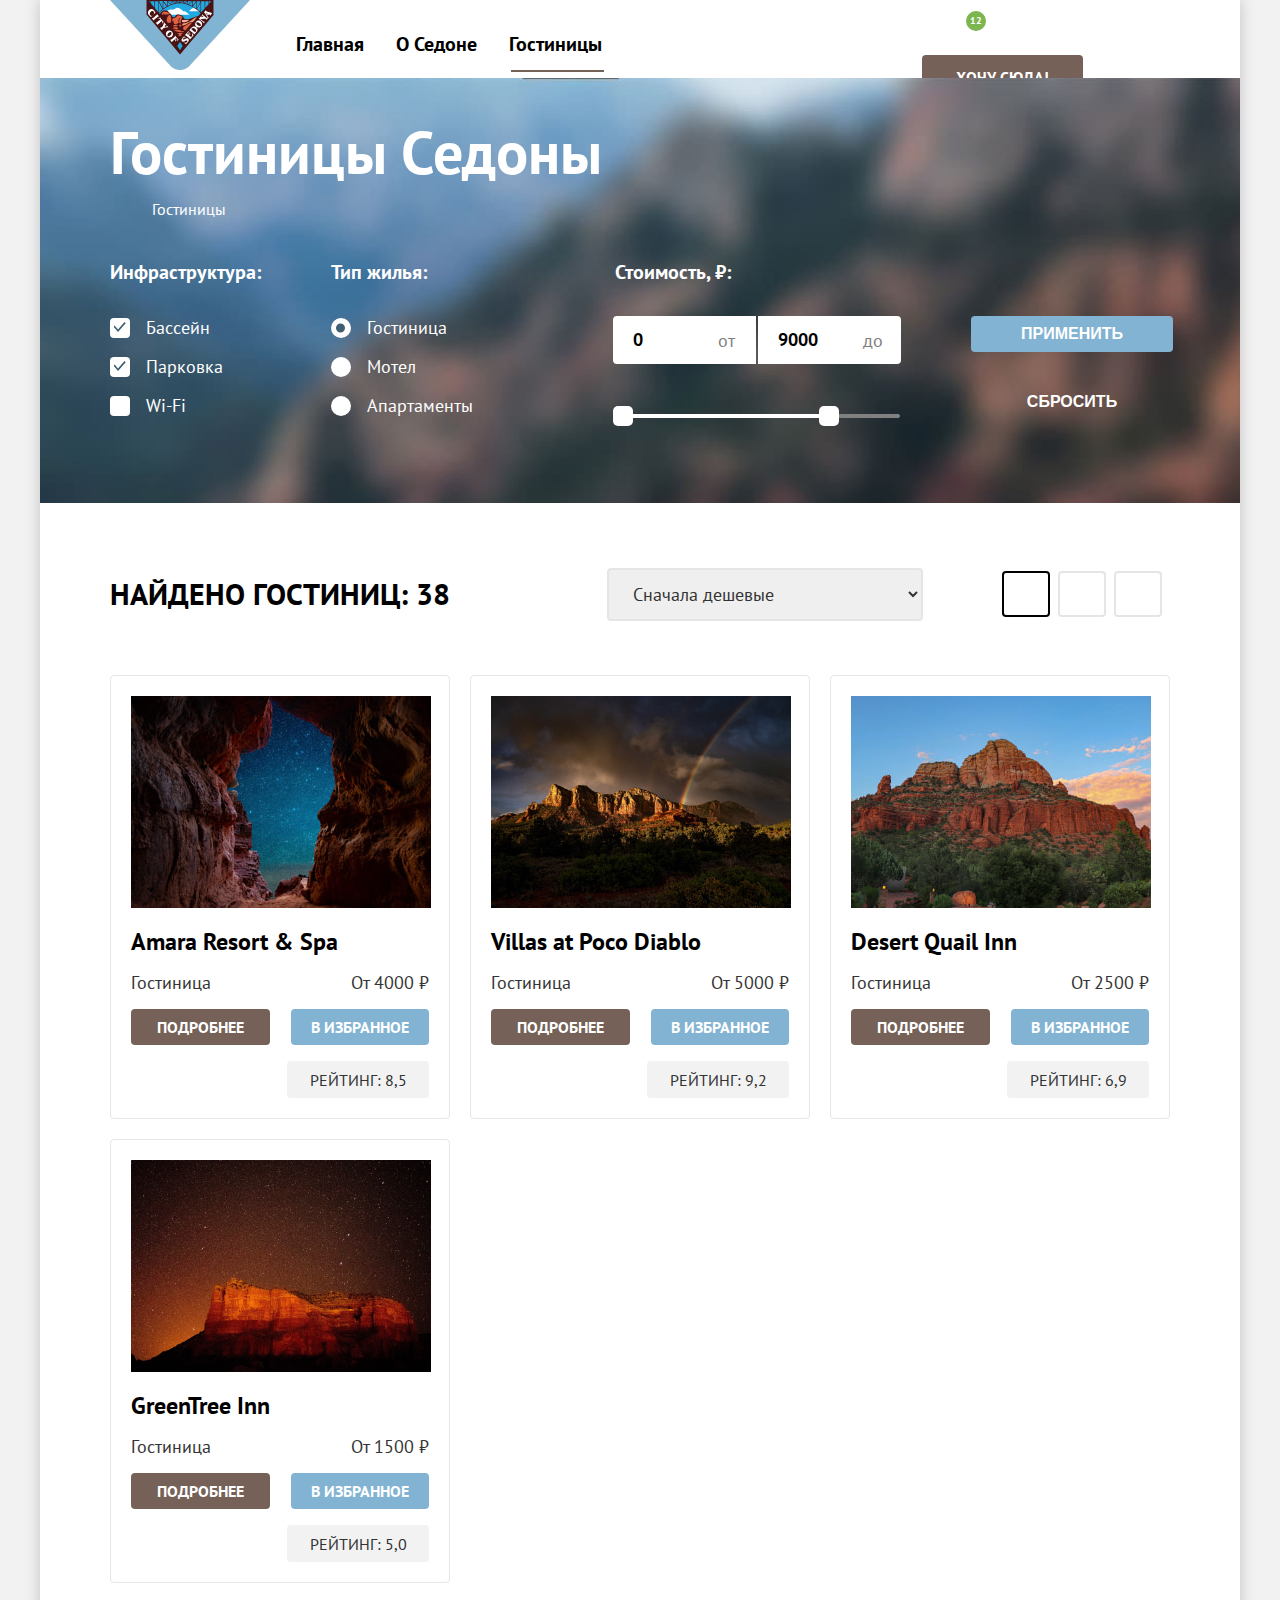
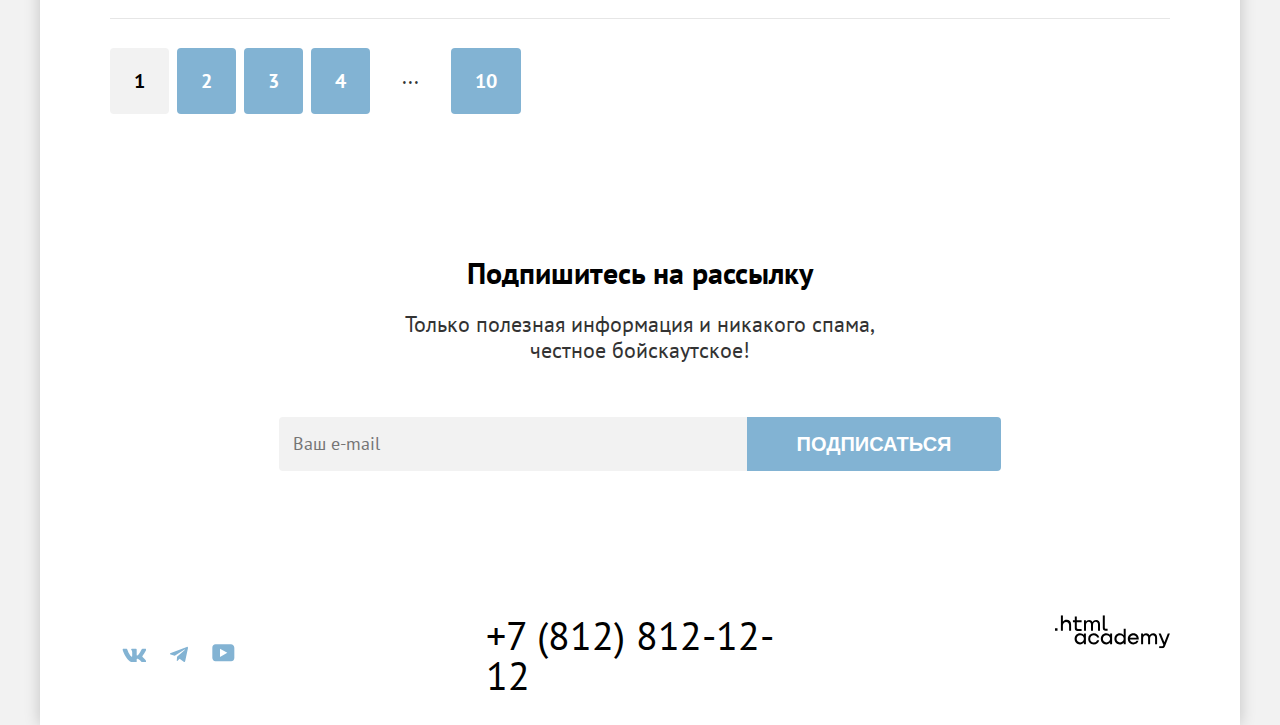
==== commit 3ebcb757: "добавляет стили" ====
--- a/catalog.html
+++ b/catalog.html
@@ -23,7 +23,7 @@
             <li class="head-list-item"><a class="item-link-navigation search-user-image" href="#"><span
                   class="visually-hidden">Поиск</span></a></li>
             <li class="head-list-item"><a class="item-link-navigation favorites-user-image" href="#"><span
-                  class="visually-hidden">Избранное</span></a></li>
+                  class="visually-hidden">Избранное</span><span class="favorites-numbers">12</span></a></li>
             <li class="head-list-item"><a class="item-link-navigation want-it" href="#"><span
                   class="header-button-link">Хочу
                   сюда!</span></a></li>
@@ -48,20 +48,20 @@
                     <li class="catalog-filter-item">
                       <label class="control">
                         <input class="visually-hidden control-input" type="checkbox" name="pool" checked>
-                        <span class="control-mark-square"></span>
+                        <span class="control-mark-square control-mark"></span>
                         <span class="control-label">Бассейн</span>
                       </label>
                     </li>
                     <li class="catalog-filter-item">
                       <label class="control">
                         <input class="visually-hidden control-input" type="checkbox" name="parking" checked>
-                        <span class="control-mark-square"></span>
+                        <span class="control-mark-square control-mark"></span>
                         <span class="control-label">Парковка</span>
                       </label>
                     <li class="catalog-filter-item">
                       <label class="control">
                         <input class="visually-hidden control-input" type="checkbox" name="wifi">
-                        <span class="control-mark-square"></span>
+                        <span class="control-mark-square control-mark"></span>
                         <span class="control-label">Wi-Fi</span>
                       </label>
                     </li>
@@ -73,20 +73,20 @@
                     <li class="catalog-filter-item">
                       <label class="control">
                         <input class="visually-hidden control-input" type="radio" name="service-name" checked>
-                        <span class="control-mark-circle"></span>
+                        <span class="control-mark-circle control-mark"></span>
                         <span class="control-label">Гостиница</span>
                       </label>
                     </li>
                     <li class="catalog-filter-item">
                       <label class="control">
                         <input class=" visually-hidden control-input" type="radio" name="service-name">
-                        <span class="control-mark-circle"></span>
+                        <span class="control-mark-circle control-mark"></span>
                         <span class="control-label">Мотел</span>
                       </label>
                     <li class="catalog-filter-item">
                       <label class="control">
                         <input class="visually-hidden control-input" type="radio" name="service-name">
-                        <span class="control-mark-circle"></span>
+                        <span class="control-mark-circle control-mark"></span>
                         <span class="control-label">Апартаменты</span>
                       </label>
                     </li>
--- a/styles/styles.css
+++ b/styles/styles.css
@@ -28,6 +28,16 @@
   color: #333333;
   background-color: #F2F2F2;
   margin: 0;
+}
+
+.page-container {
+  max-width: 1200px;
+  margin: 0 auto;
+  background-color: #FFF;
+  display: flex;
+  flex-direction: column;
+  min-height: 100vh;
+  box-shadow: 0 0 15px 0 #0003;
 }
 
 .visually-hidden {
@@ -406,9 +416,7 @@
   padding: 0;
 }
 
-.service-item:nth-child(odd) {
-  background-color: #83B3D31F;
-}
+
 
 .service-item:nth-child(even) {
   background-color: #FFFFFF;
@@ -559,6 +567,7 @@
   min-width: 452px;
   min-height: 52px;
   padding-left: 14px;
+  cursor: pointer;
 }
 
 .subscribe-button {
@@ -571,10 +580,19 @@
   padding: 8px 50px;
   border: 0;
   border-radius: 0 4px 4px 0;
+  cursor: pointer;
 }
 
 .subscribe-button:hover {
-  background-color: blue;
+  background-color: #68A2CA;
+}
+
+.subscribe-button:focus {
+  background: #68A2CA;
+}
+
+.subscribe-button:active {
+  color: #FFFFFF4D;
 }
 
 .page-footer {
@@ -851,16 +869,34 @@
 }
 
 .range-input {
-  width: 143px;
-  height: 48px;
+  max-width: 143px;
+  min-height: 48px;
+  border: 0;
+  box-sizing: border-box;
+  padding-left: 20px;
+  padding-right: 42px;
+  font-family: "PT Sans", sans-serif;
+  font-weight: 700;
+  font-size: 18px;
+  line-height: 24px;
+  cursor: pointer;
+}
+
+.range-input:hover {
+  background-color: #E6E6E6;
+}
+
+.range-input:focus {
+  outline: 3px solid #83B3D3;
 }
 
 .range-input-min {
-  border-radius: 4px, 0, 0, 4px;
+  border-radius: 4px 0 0 4px;
+  margin-right: 2px;
 }
 
 .range-input-max {
-  border-radius: 0, 4px, 4px, 0;
+  border-radius: 0 4px 4px 0;
 }
 
 .filter-range {
@@ -875,8 +911,8 @@
   line-height: 24px;
   font-weight: 400;
   color: gray;
-  left: 110px;
-  top: 20px;
+  left: 105px;
+  top: 13px;
 }
 
 .filter-range-max {
@@ -886,8 +922,8 @@
   font-weight: 400;
   color: gray;
   position: absolute;
-  left: 110px;
-  top: 20px;
+  left: 105px;
+  top: 13px;
 }
 
 .button-active {
@@ -901,6 +937,18 @@
   border: 0;
   border-radius: 4px;
   cursor: pointer;
+}
+
+.button-active:hover {
+  background-color:#68A2CA;
+}
+
+.button-active:focus {
+  background-color: #68A2CA;
+}
+
+.button-active:active {
+  color: #FFFFFF4D;
 }
 
 .button-inactive {
@@ -917,6 +965,18 @@
   margin-top: 32px;
 }
 
+.button-inactive:hover {
+  opacity: 60%;
+}
+
+.button-inactive:focus {
+  outline: 3px solid #83B3D3;
+}
+
+.button-inactive:active {
+  color: #FFFFFF4D;
+}
+
 .buttons-group-filter {
   margin-left: 70px;
 }
@@ -924,6 +984,15 @@
 .control {
   position: relative;
   display: block;
+  cursor: pointer;
+}
+
+.control:hover {
+  opacity: 60%;
+}
+
+.control:active {
+  opacity: 30%;
 }
 
 .control-label {
@@ -942,6 +1011,30 @@
   height: 20px;
   background-color: #FFFFFF;
   border-radius: 4px;
+
+}
+
+.control-mark-square::before {
+  content: '';
+  display: inline-block;
+  width: 13px;
+  height: 13px;
+  background-image: url(../images/check-mark.svg);
+  background-size: contain;
+  background-repeat: no-repeat;
+  position: absolute;
+  left: 50%;
+  top: 50%;
+  transform: translate(-50%, -50%) scale(0);
+  transition: 0.2s ease-in;
+}
+
+.control-input:checked + .control-mark-square::before{
+  transform: translate(-50%, -50%) scale(1);
+}
+
+.control-input:focus + .control-mark {
+  outline: 3px solid #83B3D3;
 }
 
 .control-mark-circle {
@@ -952,6 +1045,25 @@
   height: 20px;
   background-color: #FFFFFF;
   border-radius: 50%;
+}
+
+.control-mark-circle::before {
+  content: '';
+  display: inline-block;
+  width: 10px;
+  height: 10px;
+  background-image: url(../images/dot-checked.svg);
+  background-size: contain;
+  background-repeat: no-repeat;
+  position: absolute;
+  left: 52%;
+  top: 50%;
+  transform: translate(-50%, -50%) scale(0);
+  transition: 0.2s ease-in;
+}
+
+.control-input:checked + .control-mark-circle::before{
+  transform: translate(-50%, -50%) scale(1);
 }
 
 .hotel-card-list-container {
@@ -1022,11 +1134,12 @@
   line-height: 21px;
   font-family: "PT Sans", sans-serif;
   color: #333333;
-  padding: 14px 131px 14px 20px;
+  padding: 12px 131px 12px 20px;
   border: 2px solid #E5E5E5;
   border-radius: 4px;
-  max-width: 292px;
+  min-width: 292px;
   margin-left: auto;
+  cursor: pointer;
 }
 
 .view-buttons-list {
@@ -1062,6 +1175,18 @@
   border-radius: 4px;
 }
 
+.view-tile:hover {
+  border: 2px solid #000000;
+}
+
+.view-tile:focus {
+  border: 2px solid #68A2CA;
+}
+
+.view-tile:active {
+  border: 2px solid #000000;
+}
+
 .view-card {
   background-image: url(../images/view-card.svg);
   background-repeat: no-repeat;
@@ -1072,8 +1197,20 @@
   padding: 14px;
   border: 2px solid #E5E5E5;
   border-radius: 4px;
-
-}
+}
+
+.view-card:hover {
+  border: 2px solid #000000;
+}
+
+.view-card:active {
+  border: 2px solid #000000;
+}
+
+.view-card:focus {
+  border: 2px solid #68A2CA;
+}
+
 
 .view-list {
   background-image: url(../images/view-list.svg);
@@ -1087,6 +1224,18 @@
   border-radius: 4px;
 }
 
+.view-list:hover {
+  border: 2px solid #000000;
+}
+
+.view-list:focus {
+  border: 2px solid #68A2CA;
+}
+
+.view-list:active {
+  border: 2px solid #000000;
+}
+
 .subscribe-section-inner {
   text-align: center;
   background-color: #FFFFFF
@@ -1124,6 +1273,19 @@
   border-radius: 4px;
 }
 
+.hotel-more-button:hover {
+  background-color: #615048;
+}
+
+.hotel-more-button:focus {
+  background-color: #615048;
+}
+
+.hotel-more-button:active {
+  background-color: #756157;
+  color: #FFFFFF4D;
+}
+
 .hotel-add-favorites-button {
   text-transform: uppercase;
   text-decoration: none;
@@ -1135,6 +1297,19 @@
   line-height: 20px;
   border-radius: 4px;
   margin-left: auto;
+}
+
+.hotel-add-favorites-button:hover {
+  background-color: #68A2CA;
+}
+
+.hotel-add-favorites-button:focus {
+  background-color: #68A2CA;
+}
+
+.hotel-add-favorites-button:active {
+  background-color: #82B3D3;
+  color: #FFFFFF4D;
 }
 
 .hotel-buttons-container {
@@ -1212,8 +1387,32 @@
   font-size: 20px;
   line-height: 36px;
   background-color: #82B3D3;
-  padding: 13px 13px;
+  padding: 20px 24px;
   border-radius: 4px;
+}
+
+.pagination-link:hover {
+  background-color: #68A2CA;
+}
+
+.pagination-link:focus {
+  background-color: #68A2CA;
+}
+
+.pagination-link:active {
+  background-color: #82B3D3;
+}
+
+.current-pagination-link:hover {
+  background-color: #F2F2F2;
+}
+
+.current-pagination-link:focus {
+  background-color: #F2F2F2;
+}
+
+.current-pagination-link:active {
+  background-color: #F2F2F2;
 }
 
 .pagination-list::before {
@@ -1236,7 +1435,7 @@
   font-weight: 400;
   font-size: 22px;
   line-height: 26px;
-  padding: 13px 13px;
+  padding: 20px 24px;
   border-radius: 4px;
 }
 
@@ -1264,3 +1463,226 @@
   justify-content: center;
   align-items: center;
 }
+
+.modal-container {
+  position: fixed;
+  top: 0;
+  left: 0;
+  display: flex;
+  width: 100%;
+  height: 100%;
+  background-color: #F2F2F2CC;
+}
+
+.modal-container-hidden {
+  display: none;
+}
+
+.title-modal {
+  font-family: "Pt Sans", sans-serif;
+  font-weight: 700;
+  color: #000000;
+  font-size: 30px;
+  line-height: 36px;
+  text-transform: uppercase;
+}
+
+.modal {
+  position: relative;
+  margin: auto;
+  padding: 64px 70px;
+  background-color: #FFFFFF;
+  border-radius: 30px;
+}
+
+.modal-search {
+  width: 577px;
+}
+
+.modal-close-button {
+  position: absolute;
+  padding: 0;
+  top: 90px;
+  right: 50px;
+  width: 52px;
+  height: 52px;
+  border: none;
+  border-radius: 50%;
+  background-image: url(../images/modal-close.svg);
+  background-repeat: no-repeat;
+  background-position: center;
+  cursor: pointer;
+}
+
+.modal-date {
+  display: flex;
+}
+
+.modal-title-date {
+  font-family: "PT Sans", sans-serif;
+  font-weight: 700;
+  font-size: 20px;
+  line-height: 24px;
+  color: #000000;
+  border: none;
+  width: 113px;
+  padding-right: 24px;
+}
+
+.modal-title-input {
+  margin-top: 76px;
+}
+
+.modal-input-date {
+  width: 440px;
+  height: 48px;
+  box-sizing: border-box;
+  border-radius: 4px;
+  position: relative;
+  background-color: #F2F2F2;
+  border: none;
+}
+
+.input-dates {
+  font-family: "PT Sans", sans-serif;
+  font-weight: 700;
+  font-size: 18px;
+  line-height: 24px;
+  padding-left: 20px;
+  cursor: pointer;
+}
+
+.modal-button-icon {
+  position: absolute;
+  content: '';
+  width: 20px;
+  height: 20px;
+  top: 230px;
+  right: 90px;
+  border: none;
+  background-image: url(../images/calendar-modal.svg);
+  background-repeat: no-repeat;
+  cursor: pointer;
+}
+
+.modal-date-input {
+  margin-top: 64px;
+}
+
+.modal-input-description {
+  margin: 0;
+  padding: 0 20px;
+  color: #333333;
+}
+
+.modal-input-warning {
+  margin: 0;
+  padding: 0 20px;
+  color: #FF5757;
+}
+
+.modal-date-leave {
+  display: flex;
+  margin-top: 23px;
+}
+
+.modal-button-icon-leave {
+  position: absolute;
+  content: '';
+  width: 20px;
+  height: 20px;
+  top: 325px;
+  right: 90px;
+  border: none;
+  background-image: url(../images/calendar-modal.svg);
+  background-repeat: no-repeat;
+  cursor: pointer;
+}
+
+.modal-title-input-leave {
+  font-size: 19px;
+}
+
+.modal-counter-container {
+  display: flex;
+  justify-content: space-between;
+  margin-top: 23px;
+}
+
+.modal-title-counter {
+  font-family: "PT Sans", sans-serif;
+  font-weight: 700;
+  font-size: 20px;
+  line-height: 24px;
+}
+
+.modal-input-title-adults {
+  margin-right: 40px;
+}
+
+.modal-counter-button {
+  border: none;
+  padding: 14px 10px;
+  margin: 0;
+  cursor: pointer;
+}
+
+.input-first-second::-webkit-outer-spin-button,
+.input-first-second::-webkit-inner-spin-button {
+  appearance: none;
+  margin: 0;
+}
+
+.modal-counter-input {
+  max-width: 31px;
+  background-color: #F2F2F2;
+  border: none;
+  text-align: center;
+  padding-top: 16px;
+  padding-bottom: 14px;
+  margin-left: 0;
+  cursor: pointer;
+}
+
+.modal-search-button {
+  background-color: #83B3D3;
+  border: none;
+  padding: 18px 257px;
+  color: #FFFFFF;
+  text-transform: uppercase;
+  font-family: 'PT Sans', sans-serif;
+  font-weight: 700;
+  font-size: 20px;
+  line-height: 24px;
+  border-radius: 10px;
+  margin-top: 48px;
+  cursor: pointer;
+}
+
+.favorites-user-image {
+  position: relative;
+}
+
+.favorites-numbers {
+display: flex;
+align-items: center;
+justify-content: center;
+font-size: 10px;
+line-height: 10px;
+color: #FFF;
+background-color: #7DB54F;
+border-radius: 10px;
+position: absolute;
+min-width: 20px;
+height: 20px;
+top: 11px;
+left: 20px;
+}
+
+.item-link-navigation:hover {
+  opacity: 50%;
+}
+
+.logo-header-link:hover {
+  opacity: 50%;
+}
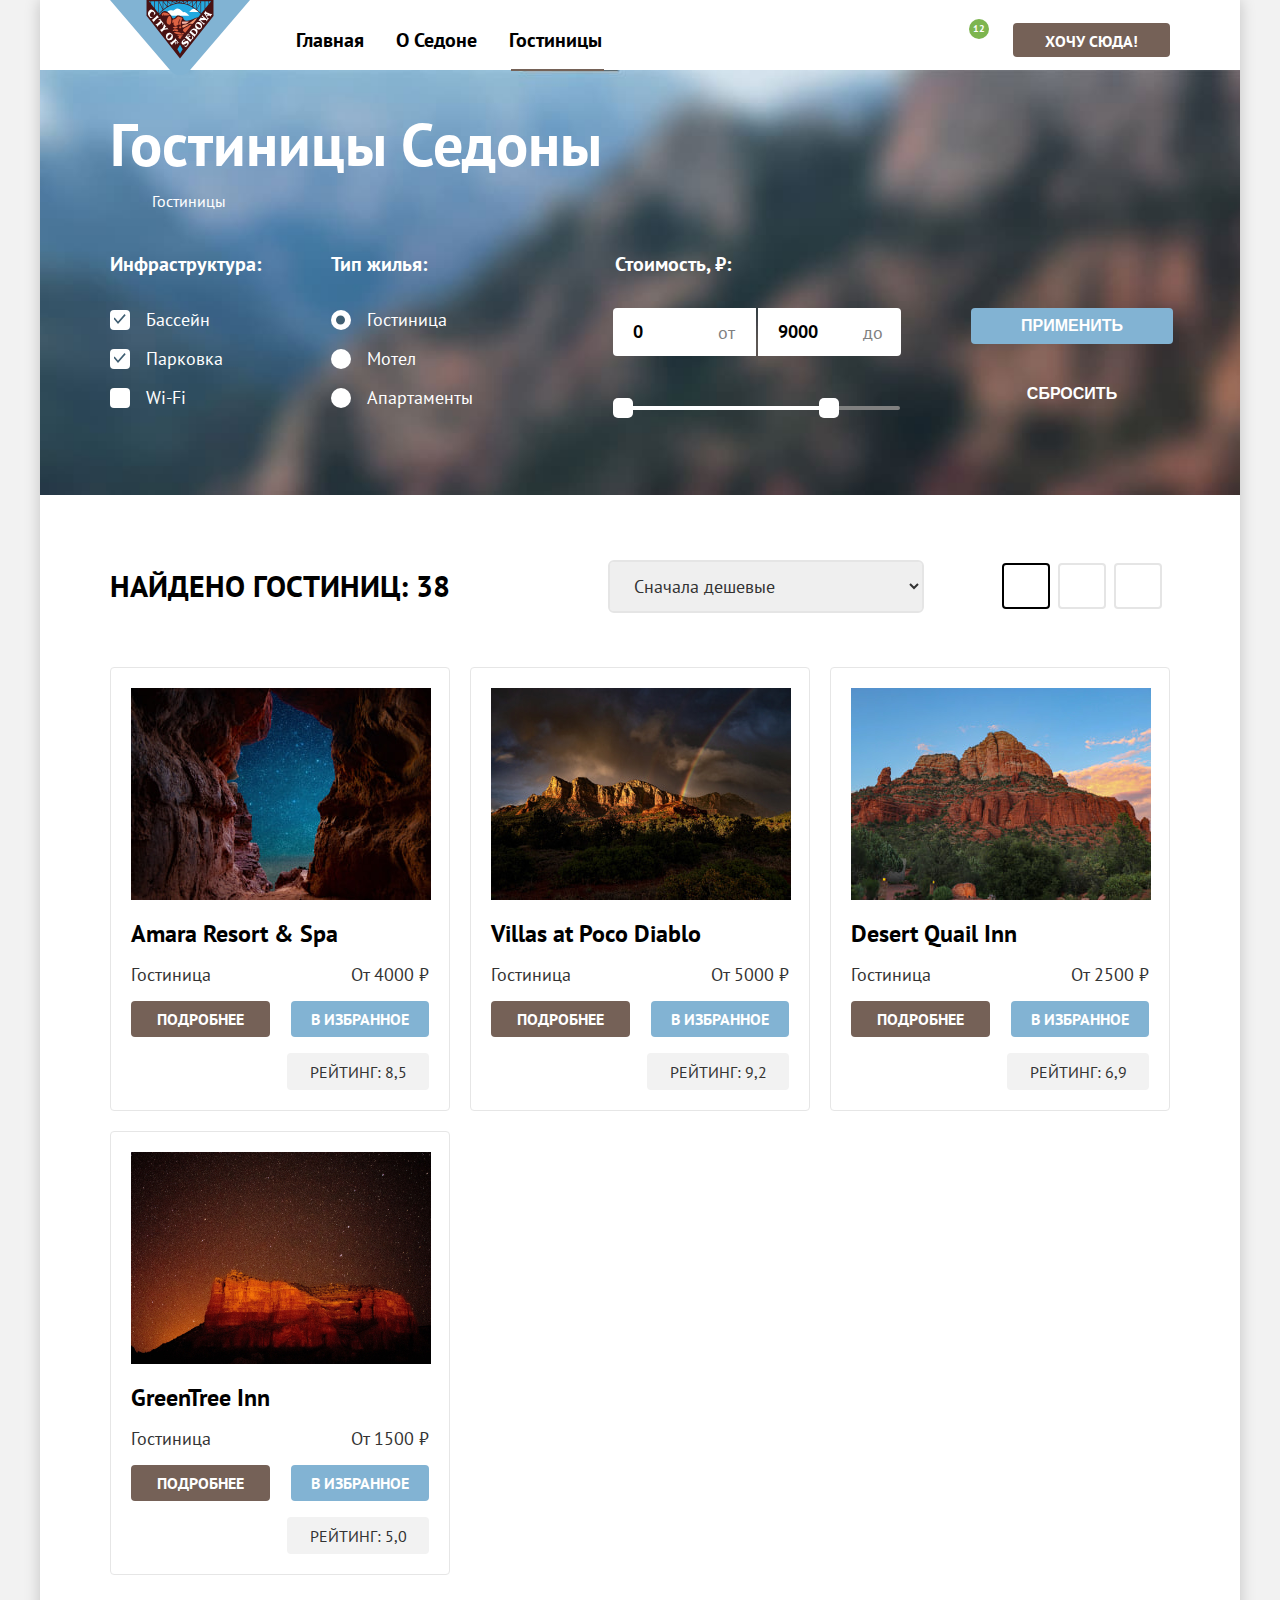
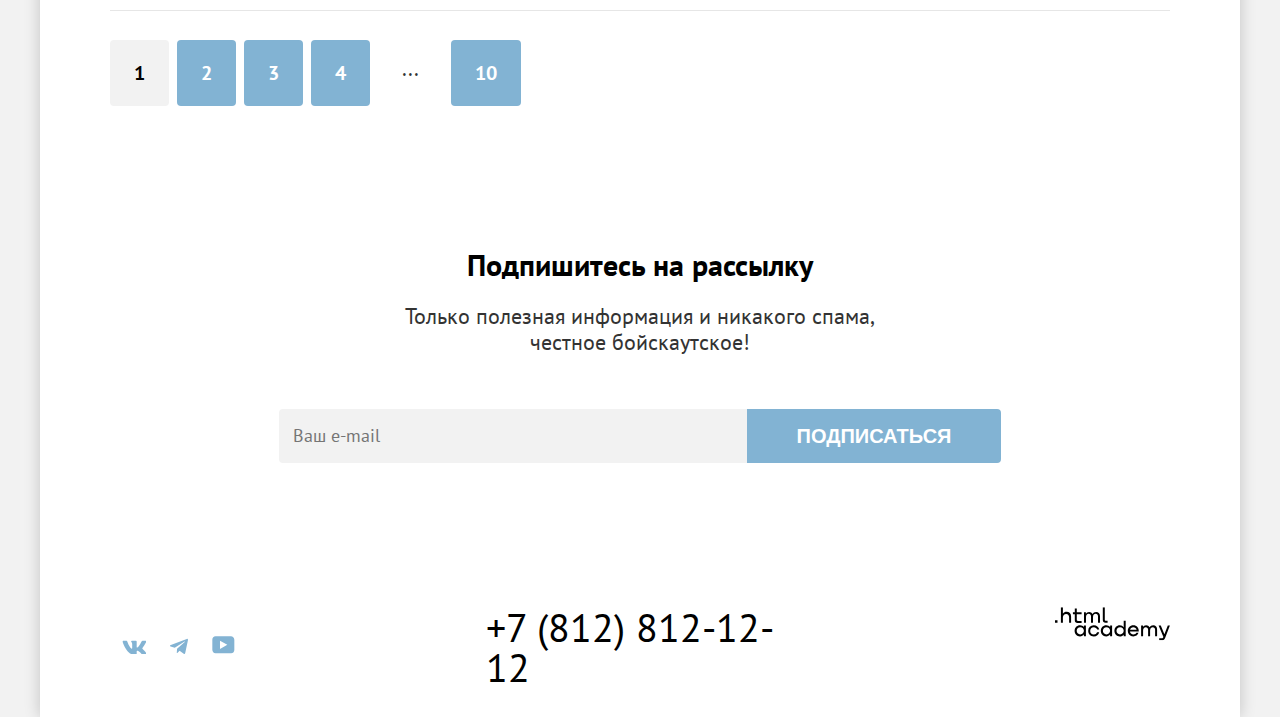
==== commit 48668957: "добавляет проект" ====
--- a/catalog.html
+++ b/catalog.html
@@ -12,7 +12,7 @@
       <header class="page-header">
         <nav class="page-navigation">
           <a class="logo-header-link" href="index.html"><img class="logo-header" src="images/sedona-logo.svg"
-              alt="Логотип городока Седона" width="140" height="70"></a>
+              alt="Логотип городока Седона" width="140" height="75"></a>
           <ul class="page-header-list page-header-navigation">
             <li class="head-list-item-user"><a class="item-link-navigation" href="index.html">Главная</a></li>
             <li class="head-list-item-user"><a class="item-link-navigation" href="#">О Седоне</a></li>
--- a/styles/styles.css
+++ b/styles/styles.css
@@ -68,7 +68,6 @@
   display: flex;
   max-width: 1060px;
   margin: 0 auto;
-
 }
 
 .logo-header-link {
@@ -77,12 +76,9 @@
 
 .logo-header {
   position: relative;
-  z-index: 1000;
-}
-
-.logo-header:hover {
-  fill: #756157;
-}
+  z-index: 3;
+}
+
 
 .page-header-list {
   list-style: none;
@@ -148,12 +144,20 @@
 .want-it {
   background-color: #756157;
   border-radius: 4px;
-  padding: 8px 34px;
+  padding: 4px 32px;
   margin-left: 20px;
 }
 
 .want-it:hover {
-  background-color: #82B3D3;
+  background-color: #615048;
+}
+
+.want-it:active {
+  background-color: #756157;
+}
+
+.want-it:focus {
+  background-color: #615048;
 }
 
 .current-header {
@@ -165,7 +169,7 @@
   content: "";
   width: 100%;
   height: 2px;
-  bottom: -15px;
+  bottom: -18px;
   left: 50%;
   background-color: #756257;
   margin-left: -33px;
@@ -180,7 +184,7 @@
   content: "";
   width: 100%;
   height: 2px;
-  bottom: -15px;
+  bottom: -18px;
   left: 50%;
   background-color: #756257;
   margin-left: -45px;
@@ -394,7 +398,6 @@
   background-image: url(../images/sounevir-icon.svg);
 }
 
-
 .service-item h4 {
   font-weight: 700;
   text-transform: uppercase;
@@ -416,12 +419,9 @@
   padding: 0;
 }
 
-
-
 .service-item:nth-child(even) {
   background-color: #FFFFFF;
 }
-
 
 .service-souvenirs-blue-block {
   background-color: #83B3D31F;
@@ -504,7 +504,15 @@
 }
 
 .hotel-link-button:hover {
-  background-color: #82B3D3;
+  background-color: #615048;
+}
+
+.hotel-link-button:active {
+  background-color: #756157;
+}
+
+.hotel-link-button:focus {
+  background-color: #615048;
 }
 
 .subscribe-section-main {
@@ -1135,12 +1143,22 @@
   font-family: "PT Sans", sans-serif;
   color: #333333;
   padding: 12px 131px 12px 20px;
-  border: 2px solid #E5E5E5;
+  border: none;
+  outline: 2px solid #E5E5E5;
   border-radius: 4px;
   min-width: 292px;
   margin-left: auto;
   cursor: pointer;
 }
+
+.select-switch:hover {
+  outline: 2px solid #68A2CA;
+}
+
+.select-switch:focus {
+  outline: 2px solid #68A2CA;
+}
+
 
 .view-buttons-list {
   list-style: none;
@@ -1514,9 +1532,47 @@
   cursor: pointer;
 }
 
+.modal-close-button:hover {
+  opacity: 70%;
+}
+
+.modal-close-button:focus {
+  outline: 3px solid #83B3D3;
+}
+
+.modal-close-button:active {
+  opacity: 40%;
+}
+
 .modal-date {
   display: flex;
 }
+
+.minus-svg {
+  fill: #7561574D;
+}
+
+.plus-svg {
+  fill: #7561574D;
+}
+
+.minus-svg:hover {
+  fill: #000000;
+}
+
+.plus-svg:hover {
+  fill: #000000;
+}
+
+.modal-buttons-counter-minus:focus {
+  outline: 3px solid #82B3D3;
+}
+
+.modal-buttons-counter-plus:focus {
+  outline: 3px solid #82B3D3;
+}
+
+
 
 .modal-title-date {
   font-family: "PT Sans", sans-serif;
@@ -1601,6 +1657,7 @@
 
 .modal-title-input-leave {
   font-size: 19px;
+  margin-top: 10px;
 }
 
 .modal-counter-container {
@@ -1614,10 +1671,15 @@
   font-weight: 700;
   font-size: 20px;
   line-height: 24px;
+  align-self: center;
 }
 
 .modal-input-title-adults {
-  margin-right: 40px;
+  margin-right: 46px;
+}
+
+.modal-input-title-kids {
+  margin-right: 65px;
 }
 
 .modal-counter-button {
@@ -1657,6 +1719,19 @@
   border-radius: 10px;
   margin-top: 48px;
   cursor: pointer;
+}
+
+.modal-search-button:hover {
+  background-color: #68A2CA;
+}
+
+.modal-search-button:focus {
+  background-color: #68A2CA;
+}
+
+.modal-search-button:active {
+  background-color: #68A2CA;
+  color: #FFFFFF4D;
 }
 
 .favorites-user-image {
@@ -1686,3 +1761,68 @@
 .logo-header-link:hover {
   opacity: 50%;
 }
+
+.modal-buttons-gropups {
+  display: flex;
+}
+
+.modal-counter-people {
+  display: flex;
+}
+
+.modal-buttons-counter-minus {
+  border-radius: 4px 0 0 4px;
+}
+
+.modal-buttons-counter-plus {
+  border-radius: 0 4px 4px 0;
+}
+
+.modal-buttons-counter-plus:hover {
+
+}
+
+.about-kids {
+  display: none;
+  position: absolute;
+  top: 50px;
+  right: -80px;
+  width: 216px;
+  padding: 15px 15px 15px 18px;
+  text-align: left;
+  font-weight: 400;
+  font-size: 16px;
+  line-height: 20px;
+  text-transform: none;
+  border-radius: 10px;
+  color: #FFF;
+  background-color: #333;
+  transform-origin: 0% -5%;
+  transition: transform 0.3s;
+  pointer-events: none;
+  z-index: 1;
+}
+
+.about-kids::after {
+  content: '';
+  position: absolute;
+  left: calc(50% - 10px);
+  bottom: 100%;
+  border: 10px solid transparent;
+  border-bottom: 10px solid #333;
+}
+
+.about-kids-container {
+  position: relative;
+}
+
+.kids-count-icon {
+  position: absolute;
+  left: -55px;
+  bottom: 10px;
+  cursor: pointer;
+}
+
+.kids-count-icon:hover + .about-kids {
+  display: block;
+}
